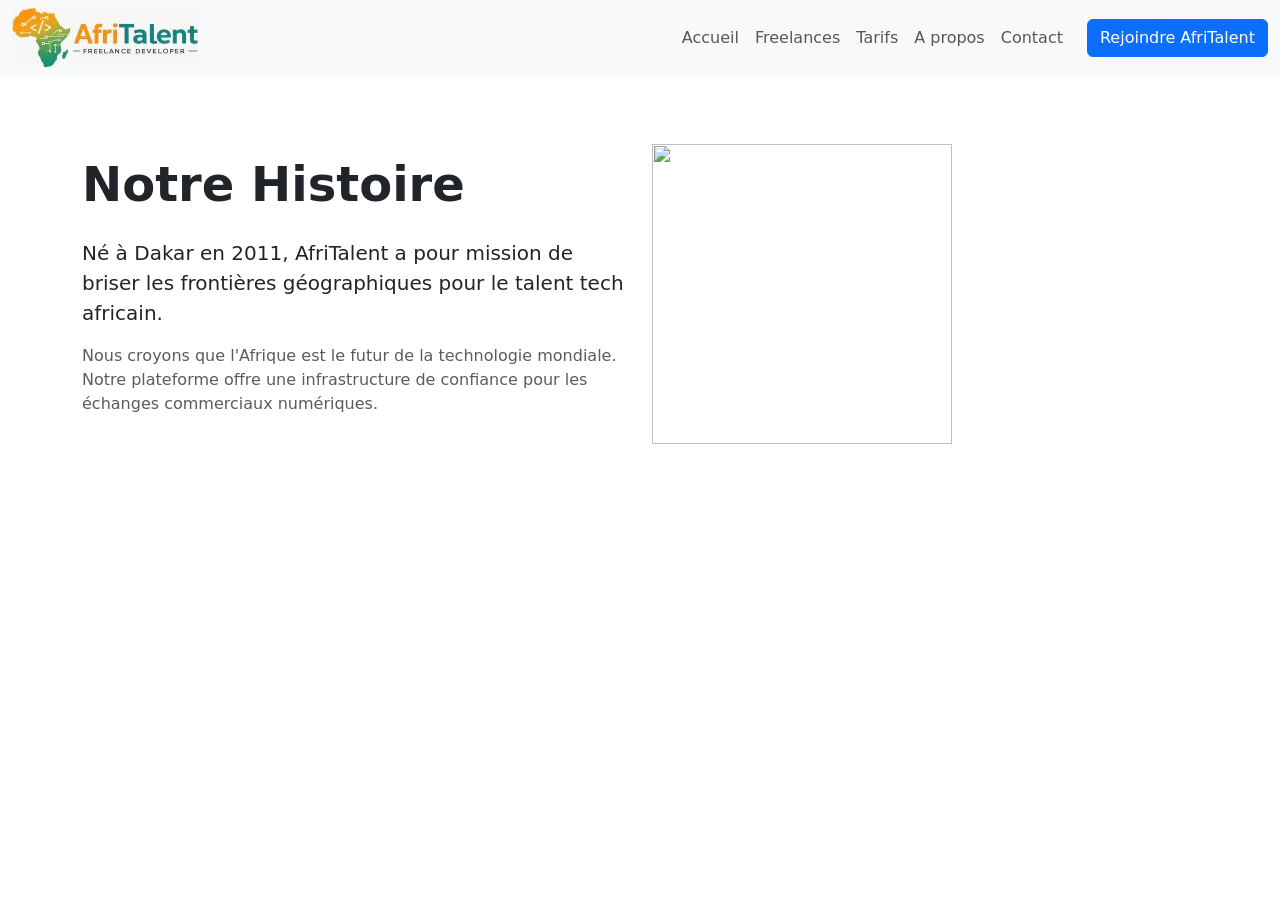
==== about.html @ 5f37400f "HTML : structure complète des 5 pages avec section et contenu texte" ====
<!DOCTYPE html>
<html lang="fr">

<head>
   <meta charset="UTF-8">
   <meta name="viewport" content="width=device-width, initial-scale=1.0">
   <title>AfriTalent — About</title>
   <!-- Bootstrap 5 via CDN : feuille de style -->
   <link href="https://cdn.jsdelivr.net/npm/bootstrap@5.3.0/dist/css/bootstrap.min.css" rel="stylesheet">

   <!-- Votre feuille de style personnelle -->
   <link rel="stylesheet" href="Css/style.css">
</head>

<body>
  <nav class="navbar navbar-expand-lg bg-light fixed-top">
         <div class="container-fluid">
            <img src="Images/logoAFT.jpg" alt="">
            <!-- La class collapse navbar-collapse permet de faciliter le regroupage des liens de navigation sur des ecrans plus petit en menu amburgur comme les telephones -->
            <div class="collapse navbar-collapse">
               <ul class="navbar-nav ms-auto">
                  <li><a class="nav-link " href="index.html">Accueil</a></li>
                  <li><a class="nav-link" href="freelances.html">Freelances</a></li>
                  <li><a class="nav-link" href="tarifs.html">Tarifs</a></li>
                  <li><a class="nav-link" href="about.html">A propos</a></li>
                  <li><a class="nav-link" href="contact.html">Contact</a></li>
               </ul>
               <a href="" class="btn btn-primary ms-lg-3">Rejoindre AfriTalent</a>
            </div>
         </div>
      </nav>
   
   <main class="mt-5 pt-5">
      <div class="container py-5">
      
         <div class="row align-items-center mb-5 pb-5">
            <div class="col-md-6">
               <h2 class="display-5 fw-bold mb-4">Notre Histoire</h2>
               <p class="lead">Né à Dakar en 2011, AfriTalent a pour mission de briser les frontières géographiques pour
                  le talent tech africain.</p>
               <p class="text-muted">Nous croyons que l'Afrique est le futur de la technologie mondiale. Notre
                  plateforme offre une infrastructure de confiance pour les échanges commerciaux numériques.</p>
            </div>
            <div class="col-md-6">
               <img src="Images/Acceuill.jpg" alt="" width="300px" height="300px">
            </div>
         </div>
      </div>
   </main>
         
   <script src="https://cdn.jsdelivr.net/npm/bootstrap@5.3.0/dist/js/bootstrap.bundle.min.js"></script>
   <!-- Votre script JavaScript -->
   <script src="Js/main.js"></script>
   
</body>

</html>
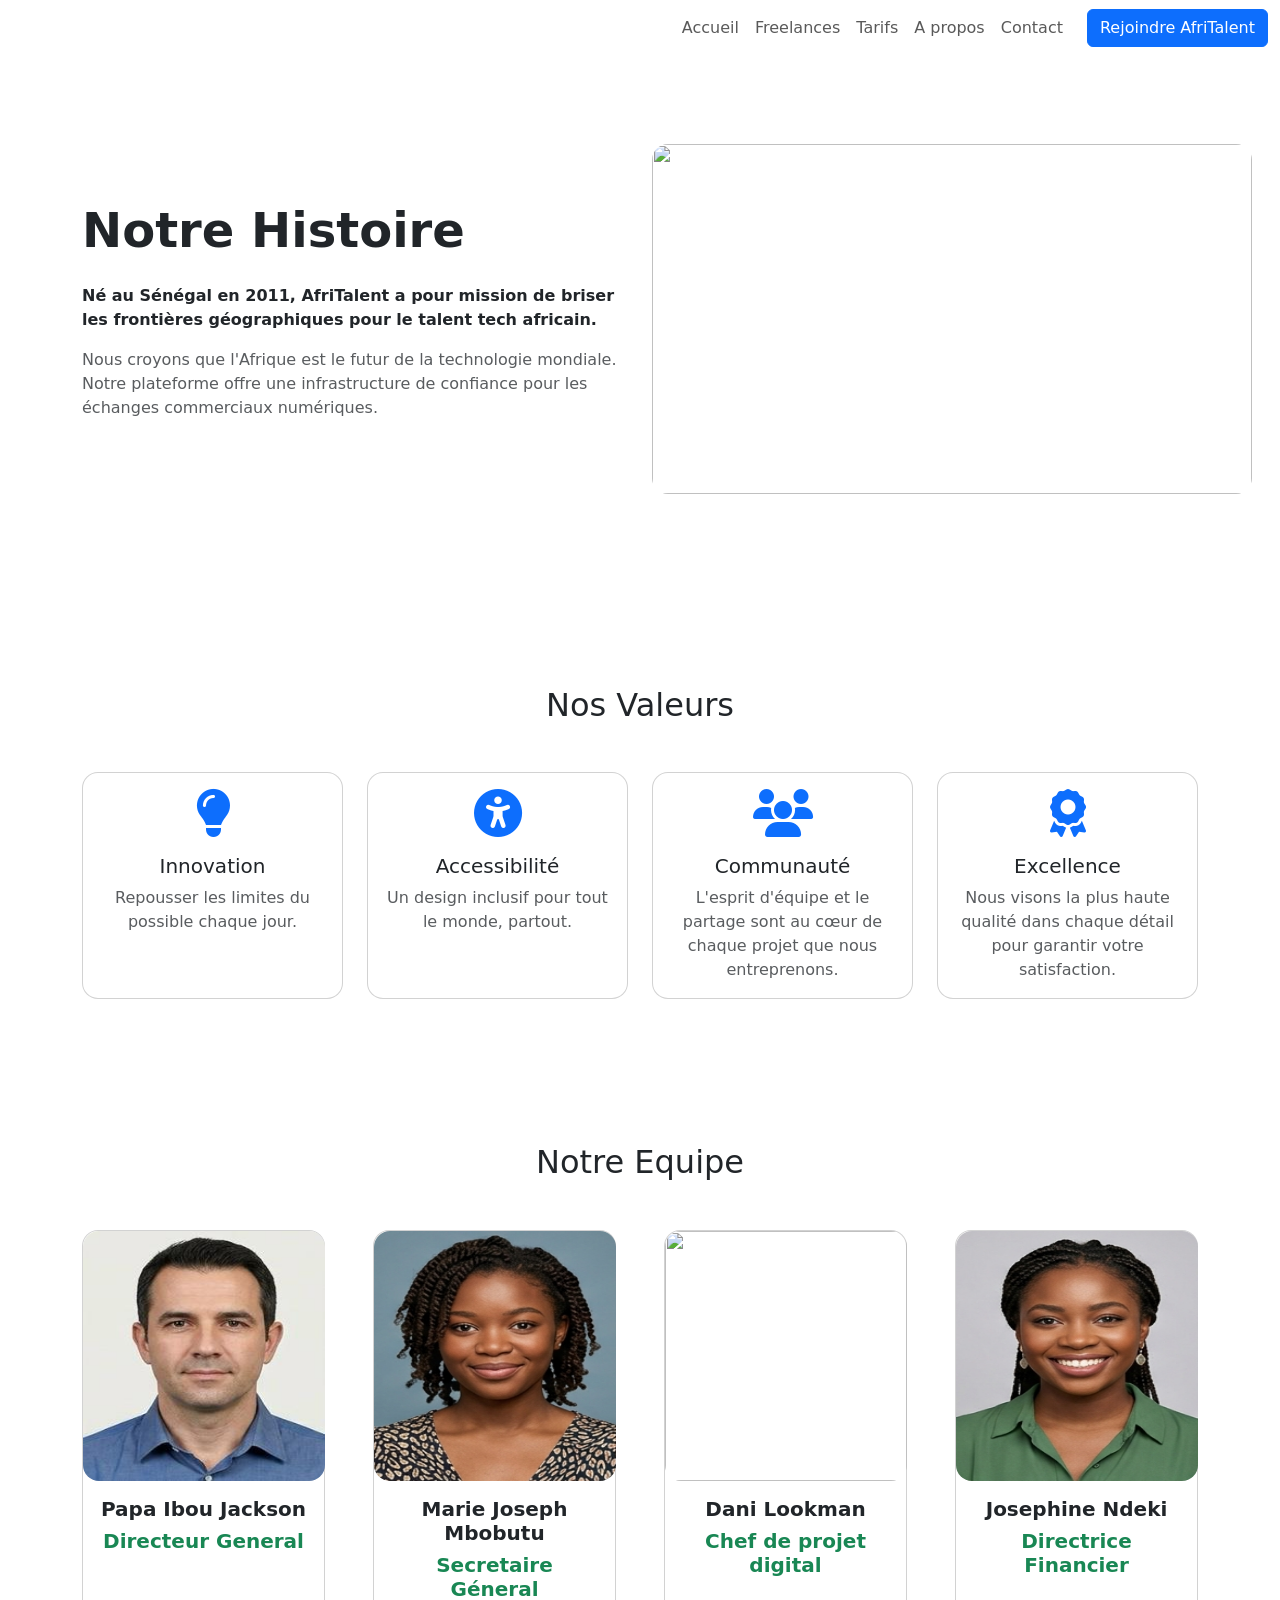
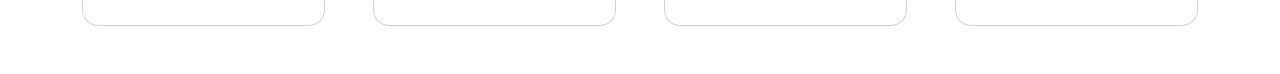
==== commit 3f349fe5: "HTML : structure complète des 5 pages avec sections et contenu texte" ====
--- a/about.html
+++ b/about.html
@@ -5,53 +5,154 @@
    <meta charset="UTF-8">
    <meta name="viewport" content="width=device-width, initial-scale=1.0">
    <title>AfriTalent — About</title>
-   <!-- Bootstrap 5 via CDN : feuille de style -->
+   <link rel="stylesheet" href="https://cdnjs.cloudflare.com/ajax/libs/font-awesome/6.4.0/css/all.min.css">
    <link href="https://cdn.jsdelivr.net/npm/bootstrap@5.3.0/dist/css/bootstrap.min.css" rel="stylesheet">
-
-   <!-- Votre feuille de style personnelle -->
+   <link href="https://fonts.googleapis.com/css2?family=Montserrat:wght@700&family=Open+Sans:wght@400;600&display=swap"
+      rel="stylesheet">
    <link rel="stylesheet" href="Css/style.css">
 </head>
 
-<body>
-  <nav class="navbar navbar-expand-lg bg-light fixed-top">
-         <div class="container-fluid">
-            <img src="Images/logoAFT.jpg" alt="">
-            <!-- La class collapse navbar-collapse permet de faciliter le regroupage des liens de navigation sur des ecrans plus petit en menu amburgur comme les telephones -->
-            <div class="collapse navbar-collapse">
-               <ul class="navbar-nav ms-auto">
-                  <li><a class="nav-link " href="index.html">Accueil</a></li>
-                  <li><a class="nav-link" href="freelances.html">Freelances</a></li>
-                  <li><a class="nav-link" href="tarifs.html">Tarifs</a></li>
-                  <li><a class="nav-link" href="about.html">A propos</a></li>
-                  <li><a class="nav-link" href="contact.html">Contact</a></li>
-               </ul>
-               <a href="" class="btn btn-primary ms-lg-3">Rejoindre AfriTalent</a>
-            </div>
+<body class="WWW">
+   <nav class="navbar navbar-expand-lg  fixed-top">
+      <div class="container-fluid">
+         <!-- La class collapse navbar-collapse permet de faciliter le regroupage des liens de navigation sur des ecrans plus petit en menu amburgur comme les telephones -->
+         <div class="collapse navbar-collapse">
+            <ul class="navbar-nav ms-auto">
+               <li><a class="nav-link " href="index.html">Accueil</a></li>
+               <li><a class="nav-link" href="freelances.html">Freelances</a></li>
+               <li><a class="nav-link" href="tarifs.html">Tarifs</a></li>
+               <li><a class="nav-link" href="about.html">A propos</a></li>
+               <li><a class="nav-link" href="contact.html">Contact</a></li>
+            </ul>
+            <a href="" class="btn btn-primary ms-lg-3">Rejoindre AfriTalent</a>
          </div>
-      </nav>
-   
-   <main class="mt-5 pt-5">
+      </div>
+   </nav>
+
+   <section class="mt-5 pt-5">
       <div class="container py-5">
-      
          <div class="row align-items-center mb-5 pb-5">
             <div class="col-md-6">
                <h2 class="display-5 fw-bold mb-4">Notre Histoire</h2>
-               <p class="lead">Né à Dakar en 2011, AfriTalent a pour mission de briser les frontières géographiques pour
+               <p class="fw-bold">Né au Sénégal en 2011, AfriTalent a pour mission de briser les frontières
+                  géographiques
+                  pour
                   le talent tech africain.</p>
                <p class="text-muted">Nous croyons que l'Afrique est le futur de la technologie mondiale. Notre
                   plateforme offre une infrastructure de confiance pour les échanges commerciaux numériques.</p>
             </div>
             <div class="col-md-6">
-               <img src="Images/Acceuill.jpg" alt="" width="300px" height="300px">
+               <img src="Images/Acceuill.jpg" alt="" width="600px" height="350px" class="rounded-4" id="Notre">
             </div>
          </div>
       </div>
-   </main>
-         
+   </section>
+   <section class="container my-5">
+      <h2 class="text-center mb-5">Nos Valeurs</h2>
+
+      <div class="row g-4 text-center">
+
+         <div class="col-md-6 col-lg-3">
+            <div class="card h-100 rounded-4">
+               <div class="card-body">
+                  <div class="mb-3">
+                     <i class="fas fa-lightbulb fa-3x text-primary"></i>
+                  </div>
+                  <h5 class="card-title">Innovation</h5>
+                  <p class="card-text text-muted">Repousser les limites du possible chaque jour.</p>
+               </div>
+            </div>
+         </div>
+
+         <div class="col-md-6 col-lg-3">
+            <div class="card h-100 rounded-4">
+               <div class="card-body">
+                  <div class="mb-3">
+                     <i class="fas fa-universal-access fa-3x text-primary"></i>
+                  </div>
+                  <h5 class="card-title">Accessibilité</h5>
+                  <p class="card-text text-muted">Un design inclusif pour tout le monde, partout.</p>
+               </div>
+            </div>
+         </div>
+         <div class="col-md-6 col-lg-3">
+            <div class="card h-100 rounded-4">
+               <div class="card-body">
+                  <div class="mb-3">
+                     <i class="fas fa-users fa-3x text-primary"></i>
+                  </div>
+                  <h5 class="card-title">Communauté</h5>
+                  <p class="card-text text-muted">L'esprit d'équipe et le partage sont au cœur de chaque projet que nous
+                     entreprenons.</p>
+               </div>
+            </div>
+         </div>
+
+         <div class="col-md-6 col-lg-3">
+            <div class="card h-100 rounded-4">
+               <div class="card-body">
+                  <div class="mb-3">
+                     <i class="fas fa-award fa-3x text-primary"></i>
+                  </div>
+                  <h5 class="card-title">Excellence</h5>
+                  <p class="card-text text-muted">Nous visons la plus haute qualité dans chaque détail pour garantir
+                     votre satisfaction.</p>
+               </div>
+            </div>
+         </div>
+      </div>
+   </section>
+   <section class="mt-5 pt-5">
+      <h2 class="text-center mt-5 mb-5">Notre Equipe</h2>
+      <div class="container my-5 ">
+         <div class="row g-5">
+            <div class="col-md-3">
+               <div class="card h-100 rounded-4">
+                  <img src="Images/Avis1.jpeg" alt="" width="242px" height="250px" class="rounded-4">
+                  <div class="card-body text-center">
+                     <h5 class="fw-bold">Papa Ibou Jackson</h5>
+                     <h5 class="text-success fw-bold">Directeur General</h5>
+                  </div>
+               </div>
+            </div>
+            <div class="col-md-3">
+               <div class="card h-100 rounded-4">
+                  <img src="Images/F6.png" alt="" width="242px" height="250px" class="rounded-4">
+                  <div class="card-body text-center">
+                     <h5 class="fw-bold">Marie Joseph Mbobutu</h5>
+                     <h5 class="text-success fw-bold">Secretaire Géneral</h5>
+                  </div>
+               </div>
+            </div>
+            <div class="col-md-3">
+               <div class="card h-100 rounded-4">
+                  <img src="Images/F9.jpeg" alt="" width="242px" height="250px" class="rounded-4">
+                  <div class="card-body text-center">
+                     <h5 class="fw-bold">Dani Lookman</h5>
+                     <h5 class="text-success fw-bold">Chef de projet digital</h5>
+                  </div>
+               </div>
+            </div>
+
+            <div class="col-md-3 ">
+               <div class="card h-100 rounded-4">
+                  <img src="Images/F4.png" alt="" width="242px" height="250px" class="rounded-4">
+                  <div class="card-body text-center">
+                     <h5 class="fw-bold">Josephine Ndeki</h5>
+                     <h5 class="text-success fw-bold">Directrice Financier</h5>
+                  </div>
+               </div>
+            </div>
+         </div>
+      </div>
+   </section>
+
+
+
    <script src="https://cdn.jsdelivr.net/npm/bootstrap@5.3.0/dist/js/bootstrap.bundle.min.js"></script>
    <!-- Votre script JavaScript -->
    <script src="Js/main.js"></script>
-   
+
 </body>
 
 </html>
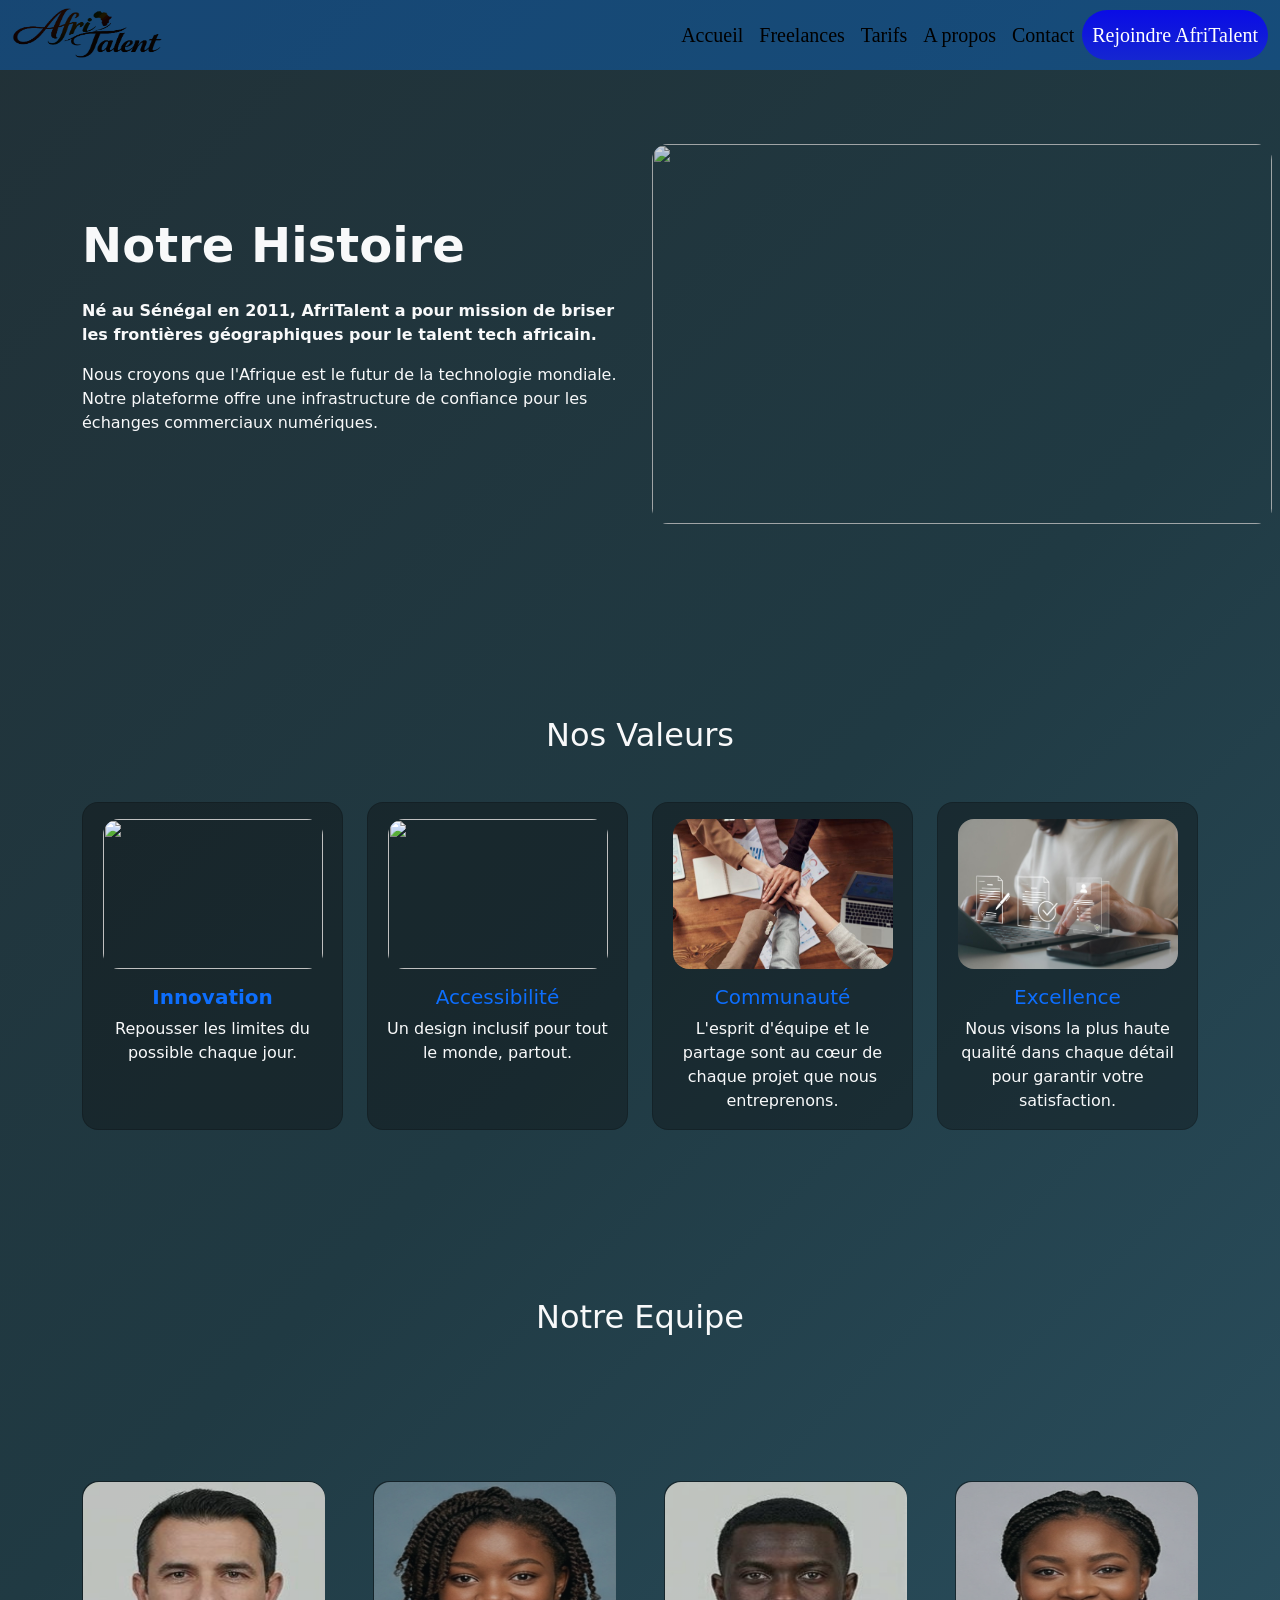
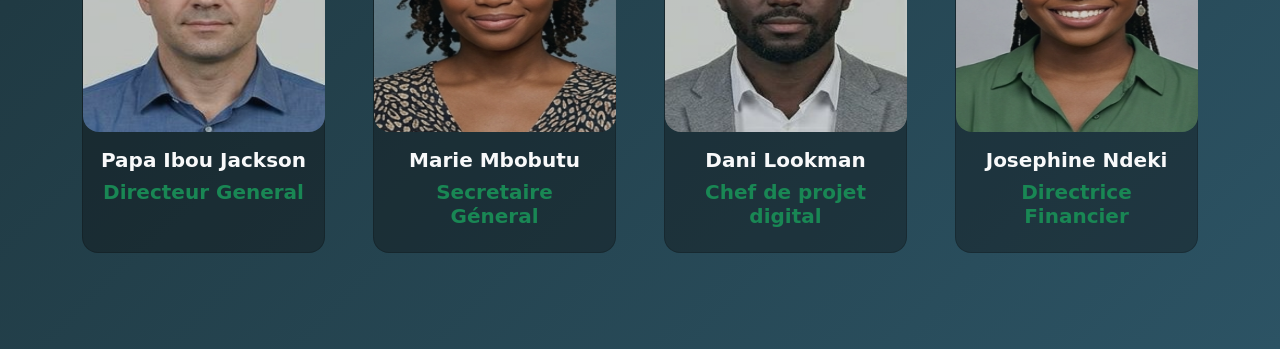
==== commit ae45145e: "CSS : variables, typographie, layout général et styles de base" ====
--- a/about.html
+++ b/about.html
@@ -12,90 +12,94 @@
    <link rel="stylesheet" href="Css/style.css">
 </head>
 
-<body class="WWW">
-   <nav class="navbar navbar-expand-lg  fixed-top">
-      <div class="container-fluid">
-         <!-- La class collapse navbar-collapse permet de faciliter le regroupage des liens de navigation sur des ecrans plus petit en menu amburgur comme les telephones -->
-         <div class="collapse navbar-collapse">
-            <ul class="navbar-nav ms-auto">
-               <li><a class="nav-link " href="index.html">Accueil</a></li>
-               <li><a class="nav-link" href="freelances.html">Freelances</a></li>
-               <li><a class="nav-link" href="tarifs.html">Tarifs</a></li>
-               <li><a class="nav-link" href="about.html">A propos</a></li>
-               <li><a class="nav-link" href="contact.html">Contact</a></li>
-            </ul>
-            <a href="" class="btn btn-primary ms-lg-3">Rejoindre AfriTalent</a>
-         </div>
-      </div>
-   </nav>
+<body class="index">
+   <header>
+         <nav class="navbar navbar-expand-lg  fixed-top mb-1">
+            <div class="container-fluid">
+               <img src="Images/AFRI.png" alt="" class="LOGO mb-1">
+               <!-- La class collapse navbar-collapse permet de faciliter le regroupage des liens de navigation sur des ecrans plus petit en menu amburgur comme les telephones -->
+               <div class="collapse navbar-collapse">
+                  <ul class="navbar-nav ms-auto">
+                     <li><a class="nav-link " href="index.html">Accueil</a></li>
+                     <li><a class="nav-link" href="freelances.html">Freelances</a></li>
+                     <li><a class="nav-link" href="tarifs.html">Tarifs</a></li>
+                     <li><a class="nav-link" href="about.html">A propos</a></li>
+                     <li><a class="nav-link" href="contact.html">Contact</a></li>
+
+                  </ul>
+                  <button class="buttonR"><a href="">Rejoindre AfriTalent</a></button>
+               </div>
+            </div>
+         </nav>
+      </header>
 
    <section class="mt-5 pt-5">
       <div class="container py-5">
          <div class="row align-items-center mb-5 pb-5">
             <div class="col-md-6">
-               <h2 class="display-5 fw-bold mb-4">Notre Histoire</h2>
-               <p class="fw-bold">Né au Sénégal en 2011, AfriTalent a pour mission de briser les frontières
+               <h2 class="display-5 fw-bold mb-4 text-light">Notre Histoire</h2>
+               <p class="fw-bold text-light">Né au Sénégal en 2011, AfriTalent a pour mission de briser les frontières
                   géographiques
                   pour
                   le talent tech africain.</p>
-               <p class="text-muted">Nous croyons que l'Afrique est le futur de la technologie mondiale. Notre
+               <p class="text-light">Nous croyons que l'Afrique est le futur de la technologie mondiale. Notre
                   plateforme offre une infrastructure de confiance pour les échanges commerciaux numériques.</p>
             </div>
             <div class="col-md-6">
-               <img src="Images/Acceuill.jpg" alt="" width="600px" height="350px" class="rounded-4" id="Notre">
+               <img src="Images/Acceuill.jpg" alt="" width="620px" height="380px" class="rounded-4" id="Notre">
             </div>
          </div>
       </div>
    </section>
-   <section class="container my-5">
-      <h2 class="text-center mb-5">Nos Valeurs</h2>
+   <section class="container py-5">
+      <h2 class="text-center mb-5 text-light">Nos Valeurs</h2>
 
       <div class="row g-4 text-center">
 
          <div class="col-md-6 col-lg-3">
-            <div class="card h-100 rounded-4">
+            <div class="card h-100 rounded-4" id="backcarte">
                <div class="card-body">
                   <div class="mb-3">
-                     <i class="fas fa-lightbulb fa-3x text-primary"></i>
+                     <img src="Images/innovation.jpg" alt="" width="220px" height="150px" class="rounded-4">
                   </div>
-                  <h5 class="card-title">Innovation</h5>
-                  <p class="card-text text-muted">Repousser les limites du possible chaque jour.</p>
+                  <h5 class="card-title text-primary fw-bold">Innovation</h5>
+                  <p class="card-text text-light">Repousser les limites du possible chaque jour.</p>
                </div>
             </div>
          </div>
 
          <div class="col-md-6 col-lg-3">
-            <div class="card h-100 rounded-4">
+            <div class="card h-100 rounded-4"id="backcarte">
                <div class="card-body">
                   <div class="mb-3">
-                     <i class="fas fa-universal-access fa-3x text-primary"></i>
+                     <img src="Images/Accessibilité.jpg" alt="" width="220px" height="150px" class="rounded-4">
                   </div>
-                  <h5 class="card-title">Accessibilité</h5>
-                  <p class="card-text text-muted">Un design inclusif pour tout le monde, partout.</p>
+                  <h5 class="card-title text-primary">Accessibilité</h5>
+                  <p class="card-text text-light">Un design inclusif pour tout le monde, partout.</p>
                </div>
             </div>
          </div>
          <div class="col-md-6 col-lg-3">
-            <div class="card h-100 rounded-4">
+            <div class="card h-100 rounded-4"id="backcarte">
                <div class="card-body">
                   <div class="mb-3">
-                     <i class="fas fa-users fa-3x text-primary"></i>
+                     <img src="Images/unir.jpeg" alt="" width="220px" height="150px" class="rounded-4">
                   </div>
-                  <h5 class="card-title">Communauté</h5>
-                  <p class="card-text text-muted">L'esprit d'équipe et le partage sont au cœur de chaque projet que nous
+                  <h5 class="card-title text-primary">Communauté</h5>
+                  <p class="card-text text-light">L'esprit d'équipe et le partage sont au cœur de chaque projet que nous
                      entreprenons.</p>
                </div>
             </div>
          </div>
 
          <div class="col-md-6 col-lg-3">
-            <div class="card h-100 rounded-4">
+            <div class="card h-100 rounded-4"id="backcarte">
                <div class="card-body">
                   <div class="mb-3">
-                     <i class="fas fa-award fa-3x text-primary"></i>
+                     <img src="Images/postuler.jpg" alt="" width="220px" height="150px" class="rounded-4">
                   </div>
-                  <h5 class="card-title">Excellence</h5>
-                  <p class="card-text text-muted">Nous visons la plus haute qualité dans chaque détail pour garantir
+                  <h5 class="card-title text-primary">Excellence</h5>
+                  <p class="card-text text-light">Nous visons la plus haute qualité dans chaque détail pour garantir
                      votre satisfaction.</p>
                </div>
             </div>
@@ -103,42 +107,42 @@
       </div>
    </section>
    <section class="mt-5 pt-5">
-      <h2 class="text-center mt-5 mb-5">Notre Equipe</h2>
-      <div class="container my-5 ">
+      <h2 class="text-center mt-4 mb-5 pb-5 text-light">Notre Equipe</h2>
+      <div class="container my-5 py-5 ">
          <div class="row g-5">
             <div class="col-md-3">
-               <div class="card h-100 rounded-4">
-                  <img src="Images/Avis1.jpeg" alt="" width="242px" height="250px" class="rounded-4">
+               <div class="card h-100 rounded-4"id="backcarte">
+                  <img src="Images/Avis1.jpeg" alt="" width="242px" height="250px" class="rounded-4"id="Notre">
                   <div class="card-body text-center">
-                     <h5 class="fw-bold">Papa Ibou Jackson</h5>
+                     <h5 class="fw-bold text-light">Papa Ibou Jackson</h5>
                      <h5 class="text-success fw-bold">Directeur General</h5>
                   </div>
                </div>
             </div>
             <div class="col-md-3">
-               <div class="card h-100 rounded-4">
-                  <img src="Images/F6.png" alt="" width="242px" height="250px" class="rounded-4">
+               <div class="card h-100 rounded-4"id="backcarte">
+                  <img src="Images/F6.png" alt="" width="242px" height="250px" class="rounded-4" id="Notre">
                   <div class="card-body text-center">
-                     <h5 class="fw-bold">Marie Joseph Mbobutu</h5>
+                     <h5 class="fw-bold text-light">Marie Mbobutu</h5>
                      <h5 class="text-success fw-bold">Secretaire Géneral</h5>
                   </div>
                </div>
             </div>
             <div class="col-md-3">
-               <div class="card h-100 rounded-4">
-                  <img src="Images/F9.jpeg" alt="" width="242px" height="250px" class="rounded-4">
+               <div class="card h-100 rounded-4"id="backcarte">
+                  <img src="Images/F9.jpeg" alt="" width="242px" height="250px" class="rounded-4" id="Notre">
                   <div class="card-body text-center">
-                     <h5 class="fw-bold">Dani Lookman</h5>
+                     <h5 class="fw-bold text-light">Dani Lookman</h5>
                      <h5 class="text-success fw-bold">Chef de projet digital</h5>
                   </div>
                </div>
             </div>
 
             <div class="col-md-3 ">
-               <div class="card h-100 rounded-4">
-                  <img src="Images/F4.png" alt="" width="242px" height="250px" class="rounded-4">
+               <div class="card h-100 rounded-4"id="backcarte">
+                  <img src="Images/F4.png" alt="" width="242px" height="250px" class="rounded-4" id="Notre">
                   <div class="card-body text-center">
-                     <h5 class="fw-bold">Josephine Ndeki</h5>
+                     <h5 class="fw-bold text-light">Josephine Ndeki</h5>
                      <h5 class="text-success fw-bold">Directrice Financier</h5>
                   </div>
                </div>
--- a/Css/style.css
+++ b/Css/style.css
@@ -0,0 +1,377 @@
+
+*{
+    margin: 0
+}
+.acceuil{
+    height:100vh;
+}
+.backAcceuil{
+    display: flex;
+    justify-content: space-between;
+    padding-top:95px;
+
+
+}
+.zzz{
+    background:linear-gradient(to right,rgba(243, 245, 245, 0.836), rgba(5, 9, 248, 0.205)),url(../../../../Downloads/BACK14.png);
+    background-size: cover;
+    background-position: center;
+    background-attachment: fixed;
+   
+}
+.LOGO{
+    width: 150px;
+    height: 50px;
+}
+
+.nav-link {
+    color:black;
+}
+
+#texte{
+    margin-top: 100px;
+    margin-left: 20px;
+    font-family: 'Times New Roman', Times, serif;
+    font-size: 40px;
+}
+.button{
+    background: linear-gradient( rgba(9, 6, 241, 0.904), rgba(21, 34, 219, 0.897));
+    color: white;
+    border: blue;
+    padding: 15px 10px;
+    border-radius: 30px;
+    font-size: 20px;
+    margin-top: 50px;
+    margin-left: 10px;
+    font-family: 'Times New Roman';
+}
+.buttonR{
+    background: linear-gradient( rgba(9, 6, 241, 0.904), rgba(21, 34, 219, 0.897));
+    color: white;
+    border: blue;
+    padding: 10px 10px;
+    border-radius: 30px;
+    font-size: 20px;
+    
+    font-family: 'Times New Roman';
+}
+.button2{
+    color:blue;
+    padding: 15px 10px;
+    border-radius: 30px;
+    font-size: 20px;
+    margin-top: 50px;
+    border-color: white;
+    margin-left: 10px;
+    font-family: 'Times New Roman';
+    background: linear-gradient( rgba(0,0,0,0.2), rgba(0,0,0,0));
+}
+.ppp{
+    font-size: 20px;
+}
+.stat{
+    display: flex;
+    justify-content: space-between;
+    gap: 8px;
+    margin-top: 35px;
+    margin-left: 15px;
+}
+li{
+    font-family: 'Times New Roman';
+    font-size: 20px;
+}
+.afritalent{
+    color: blue;
+}
+#section2{
+    background: linear-gradient(#add8e6, #87ceeb);
+    
+}
+#comment{
+    margin-top: 50px;
+}
+
+.AAA{
+    display: flex;
+    justify-content: space-between;
+}
+.groupe{
+    opacity: 0.80;
+    border-radius: 30px;
+    margin-right: 40px;
+}
+#bbb{
+    background-color: rgba(5, 5, 5, 0.623);
+}
+#rejoignez{
+    font-size: 40px;
+    margin-left: 10px;
+    margin-top: 100px;
+    font-family: 'Times New Roman';
+
+}
+
+#bt1{
+    background: linear-gradient( rgba(9, 6, 241, 0.904), rgba(21, 34, 219, 0.897));
+    color: white;
+    border: blue;
+    padding: 15px 10px;
+    border-radius: 30px;
+    font-size: 20px;
+    font-family: 'Times New Roman';
+   
+    
+}
+a{
+     text-decoration: none;
+     color: white;
+     
+    
+}
+#bt2{
+    padding: 15px;
+    border-radius: 30px;
+    background-color: rgba(255, 255, 255, 0.212);
+    color: white;
+    border: white;
+    padding: 15px 10px;
+    border-radius: 30px;
+    font-size: 20px;  
+    font-family: 'Times New Roman';
+    
+}
+
+#FR{
+    background-color:rgba(0, 0, 0, 0.527);
+}
+#botom{
+    margin-top: 120px;
+
+}
+#Notre{
+    opacity: 0.8;
+}
+
+.TARIFS{
+    background: linear-gradient(rgba(46, 12, 236, 0.295),rgba(4, 29, 253, 0.562));
+}
+/* Container principal pour centrer le formulaire */
+.contact {
+    display: flex;
+    justify-content: center;
+    padding: 20px;
+    font-family: 'Segoe UI', Tahoma, Geneva, Verdana, sans-serif;
+}
+
+
+.taille {
+    background:white;
+    padding: 30px;
+    border-radius: 12px;
+    
+}
+
+.espace{
+    margin-bottom: 15px;
+}
+
+.AAA {
+    display: flex;
+    gap: 15px;
+}
+
+.form-row .form-group {
+    flex: 1;
+}
+
+/* Style des labels */
+label {
+    display: block;
+    font-size: 13px;
+    font-weight: 600;
+    margin-bottom: 5px;
+    color: #555;
+}
+
+input, select, textarea {  
+    padding: 10px;
+    border: 1px solid #ddd;
+    border-radius: 6px;
+    font-size: 14px;
+
+}
+
+input {
+    border-color: #007bff;
+}
+
+/* Style du bouton */
+.submit-btn {
+    width: 100%;
+    padding: 12px;
+    background-color: #007bff;
+    color: white;
+    border: none;
+    border-radius: 6px;
+    font-size: 16px;
+   
+}
+li{
+    color: black;
+}
+hr{
+    color: white;
+}
+.index{
+    background:linear-gradient(135deg, #0f2027ec, #203a43, #2c5364);
+} 
+#services{
+    opacity: 0.7;
+}
+#temoignage{
+    background-color: rgba(0, 0, 255, 0.192);
+    
+}
+#backcarte{
+    background-color: #0c0c0c5b;
+}
+.carteVert{
+    color: rgba(38, 156, 38, 0.747);
+}
+#pop{
+    border-radius: 40px;
+    padding:10px 10px ;
+}
+#accordion{
+    background:linear-gradient(135deg, #0f2027ec, #203a43, #2c5364);
+}
+#contact{
+    border-radius: 30px;
+    border-color: black;
+}
+.contact{
+    width: 30%;
+}
+.hhh{
+    display: flex;
+    justify-content: space-between;
+}
+.vvv{
+    margin-bottom: 20px;
+}
+#large{
+    width: 177px;
+}
+.BtEA{
+    display: flex;
+    gap: 10px; 
+    
+}
+.btE{
+    padding: 10px 15px;
+    border-radius: 20px;
+}
+.contact{
+    margin-top: 100px;
+    width: 30%;
+}
+.hhh{
+    display: flex;
+    
+    gap: 50px;
+    justify-content: space-between;
+}
+.vvv{
+    margin-bottom: 20px;
+}
+#large{
+    width: 177px;
+}
+.navbar{
+    background: #007bff4d;
+}
+.BtEA{
+    display: flex;
+    gap: 10px; 
+    
+}
+.btE{
+    padding: 10px 15px;
+    border-radius: 20px;
+}
+.azer{
+    display: flex;
+    justify-content: space-between;
+}
+:root {
+    --primary-color: #0d6efd;      
+    --secondary-color: #2c3e50;   
+    --accent-color: #f39c12;
+    --bg-light: #f8f9fa;   
+    --error-color: #dc3545;    
+    --border-color: #e0e0e0;
+    --main-padding: 40px;
+    --border-radius: 12px;
+    --input-padding: 12px;
+    --font-titles: 'Times New Roman', Times, serif;
+    --font-body: 'Open Sans', sans-serif;
+}
+label{
+    font-family: var(--font-titles);;
+}
+
+.dContact {
+    
+    display: flex;
+    justify-content: center;
+    padding: 40px;
+    gap: 100px;
+   
+}
+
+.contacts {
+    background:var(--bg-light);
+    max-width: 1000px;
+    gap: 150px;
+    width: 100%;
+    display: flex;
+    flex-wrap: wrap;
+    background:linear-gradient( #0f202710, #203a4318, #2c53640c);
+
+}
+
+
+.contact-form {
+    padding: 35px;
+    padding-top: 5px;
+    border: 1px solid white;
+    border-radius: 10px;
+}
+
+.contact-form h2 {
+    margin-top: 0;
+    
+}
+
+
+.group {
+    margin-bottom: 10px;
+}
+
+label {
+    display: block;
+    margin-bottom: 5px;
+    
+}
+
+input, select, textarea {
+    width: 100%;
+    padding: 7px;
+    border: 1px solid #ddd;
+    border-radius: 5px;
+    font-size: 14px;
+}
+
+
+
+
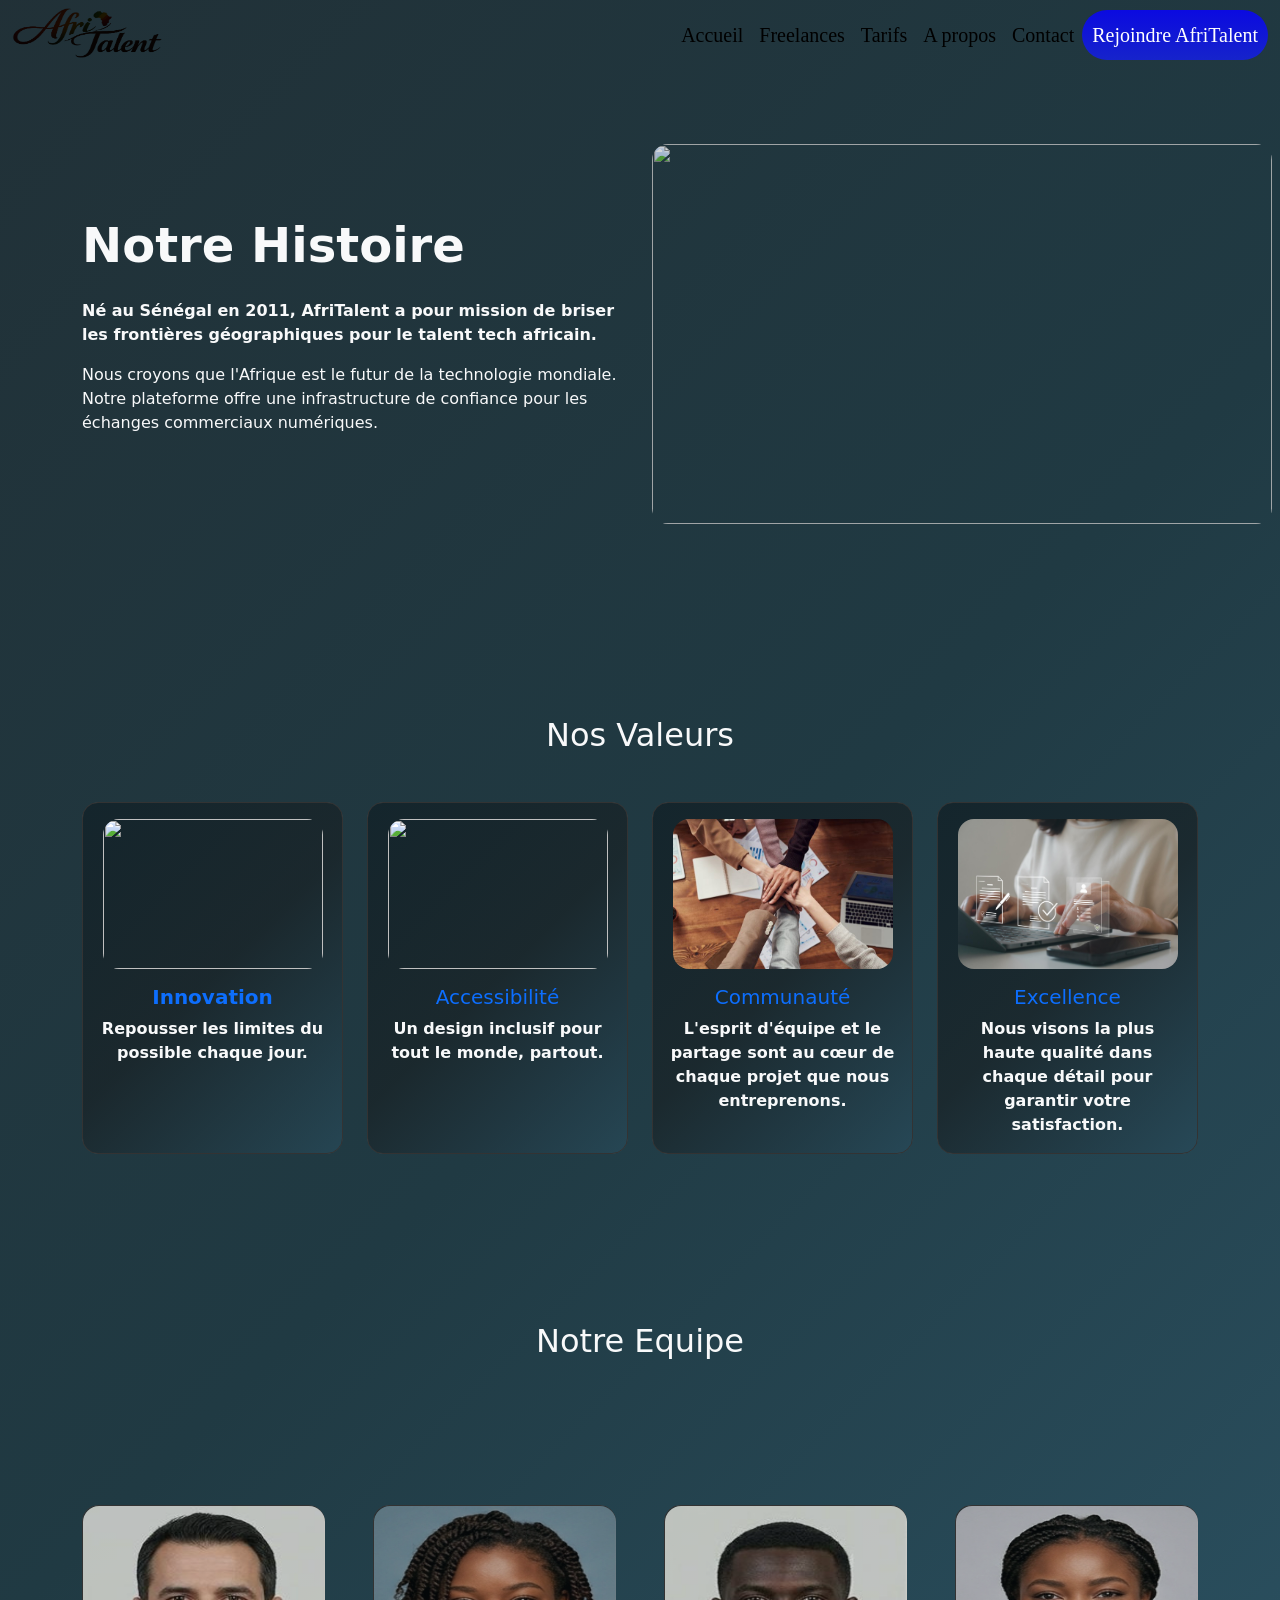
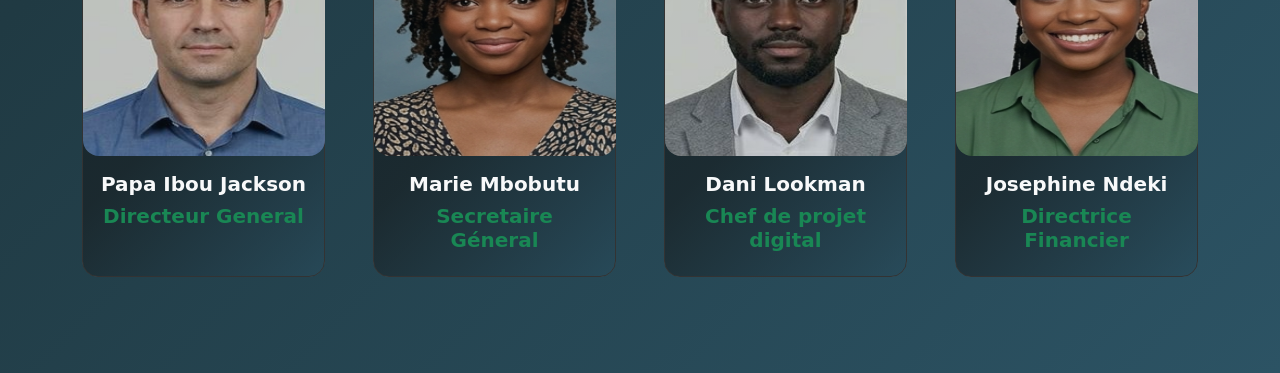
==== commit 46e78276: "CSS : Bento Grid, sections hero et catégories, effets hover" ====
--- a/about.html
+++ b/about.html
@@ -63,7 +63,7 @@
                      <img src="Images/innovation.jpg" alt="" width="220px" height="150px" class="rounded-4">
                   </div>
                   <h5 class="card-title text-primary fw-bold">Innovation</h5>
-                  <p class="card-text text-light">Repousser les limites du possible chaque jour.</p>
+                  <p class="card-text text-light fw-bold">Repousser les limites du possible chaque jour.</p>
                </div>
             </div>
          </div>
@@ -75,7 +75,7 @@
                      <img src="Images/Accessibilité.jpg" alt="" width="220px" height="150px" class="rounded-4">
                   </div>
                   <h5 class="card-title text-primary">Accessibilité</h5>
-                  <p class="card-text text-light">Un design inclusif pour tout le monde, partout.</p>
+                  <p class="card-text text-light fw-bold">Un design inclusif pour tout le monde, partout.</p>
                </div>
             </div>
          </div>
@@ -86,7 +86,7 @@
                      <img src="Images/unir.jpeg" alt="" width="220px" height="150px" class="rounded-4">
                   </div>
                   <h5 class="card-title text-primary">Communauté</h5>
-                  <p class="card-text text-light">L'esprit d'équipe et le partage sont au cœur de chaque projet que nous
+                  <p class="card-text text-light fw-bold">L'esprit d'équipe et le partage sont au cœur de chaque projet que nous
                      entreprenons.</p>
                </div>
             </div>
@@ -99,7 +99,7 @@
                      <img src="Images/postuler.jpg" alt="" width="220px" height="150px" class="rounded-4">
                   </div>
                   <h5 class="card-title text-primary">Excellence</h5>
-                  <p class="card-text text-light">Nous visons la plus haute qualité dans chaque détail pour garantir
+                  <p class="card-text text-light fw-bold">Nous visons la plus haute qualité dans chaque détail pour garantir
                      votre satisfaction.</p>
                </div>
             </div>
--- a/Css/style.css
+++ b/Css/style.css
@@ -1,41 +1,46 @@
-
-*{
+* {
     margin: 0
 }
-.acceuil{
-    height:100vh;
-}
-.backAcceuil{
-    display: flex;
-    justify-content: space-between;
-    padding-top:95px;
-
-
-}
-.zzz{
-    background:linear-gradient(to right,rgba(243, 245, 245, 0.836), rgba(5, 9, 248, 0.205)),url(../../../../Downloads/BACK14.png);
+
+.acceuil {
+    height: 100vh;
+}
+
+.backAcceuil {
+    display: flex;
+    justify-content: space-between;
+    padding-top: 95px;
+
+
+}
+
+.zzz {
+    background: linear-gradient(to right, rgba(255, 254, 254, 0.575), rgba(7, 7, 7, 0.171)), url(../../../Images/BACK140.png);
+    /* linear-gradient(to top,rgba(243, 245, 245, 0.356), rgba(21, 17, 214, 0.336)), */
     background-size: cover;
     background-position: center;
     background-attachment: fixed;
-   
-}
-.LOGO{
+
+}
+
+.LOGO {
     width: 150px;
     height: 50px;
 }
 
 .nav-link {
-    color:black;
-}
-
-#texte{
+    color: black;
+}
+
+#texte {
     margin-top: 100px;
     margin-left: 20px;
     font-family: 'Times New Roman', Times, serif;
     font-size: 40px;
 }
-.button{
-    background: linear-gradient( rgba(9, 6, 241, 0.904), rgba(21, 34, 219, 0.897));
+
+.button {
+    background: linear-gradient(rgba(9, 6, 241, 0.904), rgba(21, 34, 219, 0.897));
     color: white;
     border: blue;
     padding: 15px 10px;
@@ -45,18 +50,20 @@
     margin-left: 10px;
     font-family: 'Times New Roman';
 }
-.buttonR{
-    background: linear-gradient( rgba(9, 6, 241, 0.904), rgba(21, 34, 219, 0.897));
+
+.buttonR {
+    background: linear-gradient(rgba(9, 6, 241, 0.904), rgba(21, 34, 219, 0.897));
     color: white;
     border: blue;
     padding: 10px 10px;
     border-radius: 30px;
     font-size: 20px;
-    
-    font-family: 'Times New Roman';
-}
-.button2{
-    color:blue;
+
+    font-family: 'Times New Roman';
+}
+
+.button2 {
+    color: blue;
     padding: 15px 10px;
     border-radius: 30px;
     font-size: 20px;
@@ -64,46 +71,55 @@
     border-color: white;
     margin-left: 10px;
     font-family: 'Times New Roman';
-    background: linear-gradient( rgba(0,0,0,0.2), rgba(0,0,0,0));
-}
-.ppp{
-    font-size: 20px;
-}
-.stat{
+    background: linear-gradient(rgba(0, 0, 0, 0.2), rgba(0, 0, 0, 0));
+}
+
+.ppp {
+    font-size: 20px;
+}
+
+.stat {
     display: flex;
     justify-content: space-between;
     gap: 8px;
     margin-top: 35px;
     margin-left: 15px;
 }
-li{
-    font-family: 'Times New Roman';
-    font-size: 20px;
-}
-.afritalent{
+
+li {
+    font-family: 'Times New Roman';
+    font-size: 20px;
+}
+
+.afritalent {
     color: blue;
 }
-#section2{
+
+#section2 {
     background: linear-gradient(#add8e6, #87ceeb);
-    
-}
-#comment{
+
+}
+
+#comment {
     margin-top: 50px;
 }
 
-.AAA{
-    display: flex;
-    justify-content: space-between;
-}
-.groupe{
+.AAA {
+    display: flex;
+    justify-content: space-between;
+}
+
+.groupe {
     opacity: 0.80;
     border-radius: 30px;
     margin-right: 40px;
 }
-#bbb{
+
+#bbb {
     background-color: rgba(5, 5, 5, 0.623);
 }
-#rejoignez{
+
+#rejoignez {
     font-size: 40px;
     margin-left: 10px;
     margin-top: 100px;
@@ -111,24 +127,26 @@
 
 }
 
-#bt1{
-    background: linear-gradient( rgba(9, 6, 241, 0.904), rgba(21, 34, 219, 0.897));
+#bt1 {
+    background: linear-gradient(rgba(9, 6, 241, 0.904), rgba(21, 34, 219, 0.897));
     color: white;
     border: blue;
     padding: 15px 10px;
     border-radius: 30px;
     font-size: 20px;
     font-family: 'Times New Roman';
-   
-    
-}
-a{
-     text-decoration: none;
-     color: white;
-     
-    
-}
-#bt2{
+
+
+}
+
+a {
+    text-decoration: none;
+    color: white;
+
+
+}
+
+#bt2 {
     padding: 15px;
     border-radius: 30px;
     background-color: rgba(255, 255, 255, 0.212);
@@ -136,26 +154,28 @@
     border: white;
     padding: 15px 10px;
     border-radius: 30px;
-    font-size: 20px;  
-    font-family: 'Times New Roman';
-    
-}
-
-#FR{
-    background-color:rgba(0, 0, 0, 0.527);
-}
-#botom{
+    font-size: 20px;
+    font-family: 'Times New Roman';
+
+}
+
+#FR {
+    background-color: rgba(0, 0, 0, 0.527);
+}
+
+#botom {
     margin-top: 120px;
 
 }
-#Notre{
+
+#Notre {
     opacity: 0.8;
 }
 
-.TARIFS{
-    background: linear-gradient(rgba(46, 12, 236, 0.295),rgba(4, 29, 253, 0.562));
-}
-/* Container principal pour centrer le formulaire */
+.TARIFS {
+    background: linear-gradient(rgba(46, 12, 236, 0.295), rgba(4, 29, 253, 0.562));
+}
+
 .contact {
     display: flex;
     justify-content: center;
@@ -165,13 +185,13 @@
 
 
 .taille {
-    background:white;
+    background: white;
     padding: 30px;
     border-radius: 12px;
-    
-}
-
-.espace{
+
+}
+
+.espace {
     margin-bottom: 15px;
 }
 
@@ -180,11 +200,6 @@
     gap: 15px;
 }
 
-.form-row .form-group {
-    flex: 1;
-}
-
-/* Style des labels */
 label {
     display: block;
     font-size: 13px;
@@ -193,7 +208,7 @@
     color: #555;
 }
 
-input, select, textarea {  
+input, select, textarea {
     padding: 10px;
     border: 1px solid #ddd;
     border-radius: 6px;
@@ -205,142 +220,168 @@
     border-color: #007bff;
 }
 
-/* Style du bouton */
-.submit-btn {
-    width: 100%;
-    padding: 12px;
+#btnEnvoyer{
+    width: 30%;
+    padding: 10px;
     background-color: #007bff;
     color: white;
     border: none;
-    border-radius: 6px;
+    border-radius: 20px;
     font-size: 16px;
-   
-}
-li{
+
+}
+#btnAnnuler{
+    width: 30%;
+    padding: 10px;
+    background-color:white;
     color: black;
-}
-hr{
-    color: white;
-}
-.index{
-    background:linear-gradient(135deg, #0f2027ec, #203a43, #2c5364);
-} 
-#services{
+    border-radius: 20px;
+    font-size: 16px;
+
+}
+label{
+    color: white;
+}
+
+li {
+    color: black;
+}
+
+hr {
+    color: white;
+}
+
+.index {
+    background: linear-gradient(135deg, #0f2027ec, #203a43, #2c5364);
+}
+
+#services {
     opacity: 0.7;
 }
-#temoignage{
-    background-color: rgba(0, 0, 255, 0.192);
-    
-}
-#backcarte{
-    background-color: #0c0c0c5b;
-}
-.carteVert{
+
+#backcarte {
+    background-color: #e7e7ee41;
+}
+
+.carteVert {
     color: rgba(38, 156, 38, 0.747);
 }
-#pop{
+
+#pop {
     border-radius: 40px;
-    padding:10px 10px ;
-}
-#accordion{
-    background:linear-gradient(135deg, #0f2027ec, #203a43, #2c5364);
-}
-#contact{
+    padding: 10px 10px;
+}
+
+#accordion {
+    background: linear-gradient(135deg, #0f2027ec, #203a43, #2c5364);
+}
+
+#contact {
     border-radius: 30px;
     border-color: black;
 }
-.contact{
+
+.contact {
     width: 30%;
 }
-.hhh{
-    display: flex;
-    justify-content: space-between;
-}
-.vvv{
+
+.hhh {
+    display: flex;
+    justify-content: space-between;
+}
+
+.vvv {
     margin-bottom: 20px;
 }
-#large{
+
+#large {
     width: 177px;
 }
-.BtEA{
-    display: flex;
-    gap: 10px; 
-    
-}
-.btE{
+
+.BtEA {
+    display: flex;
+    gap: 10px;
+
+}
+
+.btE {
     padding: 10px 15px;
     border-radius: 20px;
 }
-.contact{
+
+.contact {
     margin-top: 100px;
     width: 30%;
 }
-.hhh{
-    display: flex;
-    
+
+.hhh {
+    display: flex;
+
     gap: 50px;
     justify-content: space-between;
 }
-.vvv{
+
+.vvv {
     margin-bottom: 20px;
 }
-#large{
+
+#large {
     width: 177px;
 }
-.navbar{
+
+/* .navbar{
     background: #007bff4d;
-}
-.BtEA{
-    display: flex;
-    gap: 10px; 
-    
-}
-.btE{
+} */
+.BtEA {
+    display: flex;
+    gap: 10px;
+
+}
+
+.btE {
     padding: 10px 15px;
     border-radius: 20px;
 }
-.azer{
-    display: flex;
-    justify-content: space-between;
-}
+
+.azer {
+    display: flex;
+    justify-content: space-between;
+}
+
 :root {
-    --primary-color: #0d6efd;      
-    --secondary-color: #2c3e50;   
+    --primary-color: #0d6efd;
+    --secondary-color: #2c3e50;
     --accent-color: #f39c12;
-    --bg-light: #f8f9fa;   
-    --error-color: #dc3545;    
+    --bg-light: #f8f9fa;
     --border-color: #e0e0e0;
-    --main-padding: 40px;
     --border-radius: 12px;
-    --input-padding: 12px;
     --font-titles: 'Times New Roman', Times, serif;
     --font-body: 'Open Sans', sans-serif;
 }
-label{
-    font-family: var(--font-titles);;
+
+label {
+    font-family: var(--font-titles);
 }
 
 .dContact {
-    
+
     display: flex;
     justify-content: center;
     padding: 40px;
     gap: 100px;
-   
+
 }
 
 .contacts {
-    background:var(--bg-light);
+    background: var(--bg-light);
     max-width: 1000px;
     gap: 150px;
     width: 100%;
     display: flex;
     flex-wrap: wrap;
-    background:linear-gradient( #0f202710, #203a4318, #2c53640c);
-
-}
-
-
+    background: linear-gradient(#0f202710, #203a4318, #2c53640c);
+
+}
 .contact-form {
     padding: 35px;
     padding-top: 5px;
@@ -350,18 +391,15 @@
 
 .contact-form h2 {
     margin-top: 0;
-    
-}
-
-
+
+}
 .group {
     margin-bottom: 10px;
 }
-
 label {
     display: block;
     margin-bottom: 5px;
-    
+
 }
 
 input, select, textarea {
@@ -372,6 +410,80 @@
     font-size: 14px;
 }
 
-
-
-
+#Titre {
+    border: 2px;
+    border-radius: 30px;
+    width: 350px;
+    margin-left: 370px;
+    padding-top: 5px;
+    background: linear-gradient(#135b7ad7, #096f916b, #0b86bb91);
+
+}
+
+#Titre1 {
+    margin-bottom: 100px;
+    border: 2px;
+    border-radius: 35px;
+    width: 400px;
+    margin-left: 370px;
+    padding: 10px 15px;
+    background: linear-gradient(#135b7ad7, #096f916b, #0b86bb91);
+}
+
+#Titre2 {
+    margin-bottom: 100px;
+    border: 2px;
+    border-radius: 35px;
+    width: 350px;
+    padding: 10px 15px;
+    background: linear-gradient(#135b7ad7, #096f916b, #0b86bb91);
+}
+
+.Commentçamarhce {
+    display: grid;
+    grid-template-columns: repeat(3, 1fr);
+    grid-template-rows: auto;
+    gap: 20px;
+    padding: 20px;
+}
+
+.card {
+    background: linear-gradient(135deg, #0f2027ec, #061216bb, #0931429c);
+    border: 1px solid #333;
+    border-radius: 30px;
+}
+
+#carte1 {
+    grid-column: 1 / 3;
+    grid-row: 1 / 2;
+}
+
+#carte2 {
+    grid-column: 3 / 4;
+    grid-row: 1 / 2;
+}
+
+#carte3 {
+    grid-column: 1 / 2;
+    grid-row: 2 / 3;
+}
+
+#carte4 {
+    grid-column: 2 / 4;
+    grid-row: 2 / 3;
+}
+#services {
+    height: 170px;      
+    object-fit: cover;
+    width: 100%;
+}
+#backcarte:hover {
+    transform: translateY(-20px);
+    transition: 0.7s;
+    cursor: pointer;
+    box-shadow: 0 10px 10px rgba(251, 251, 252, 0.897);
+    border-color:white; 
+}
+#TEM{
+    font-family: var(--font-titles);
+}
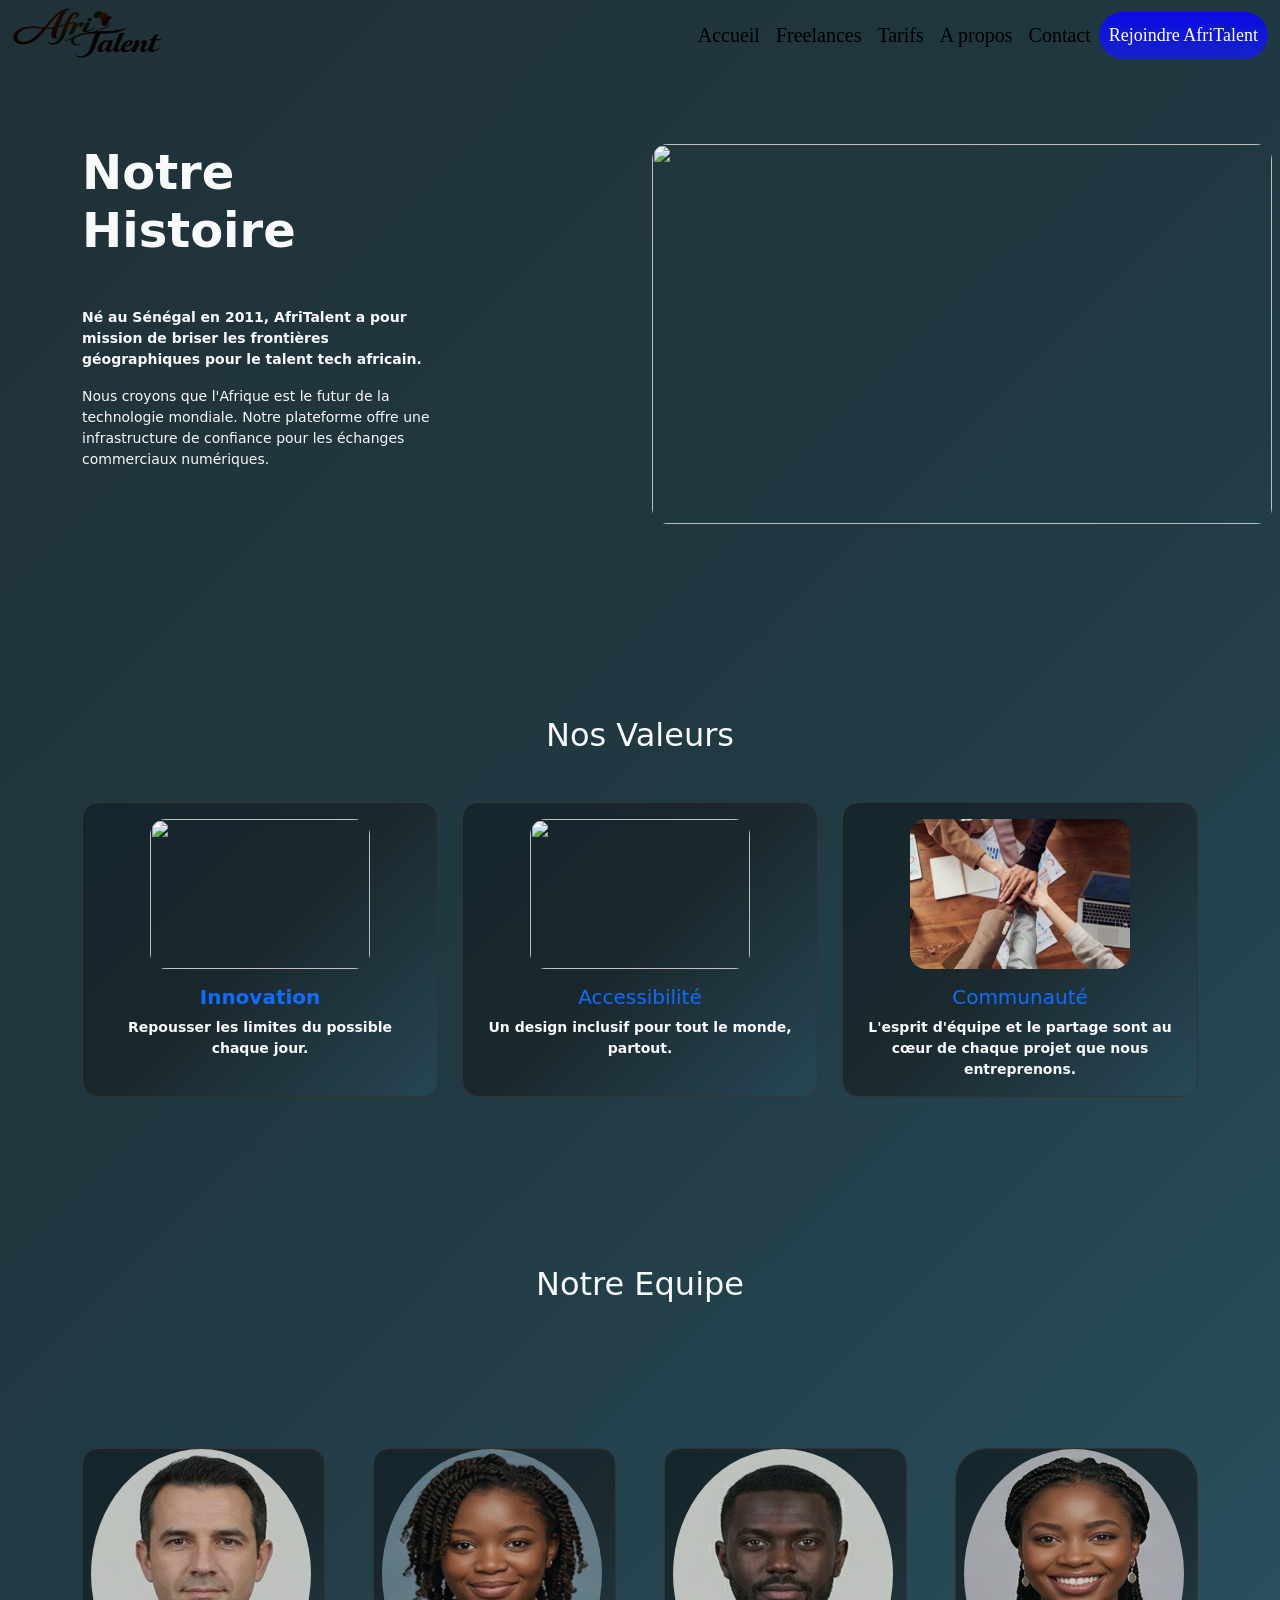
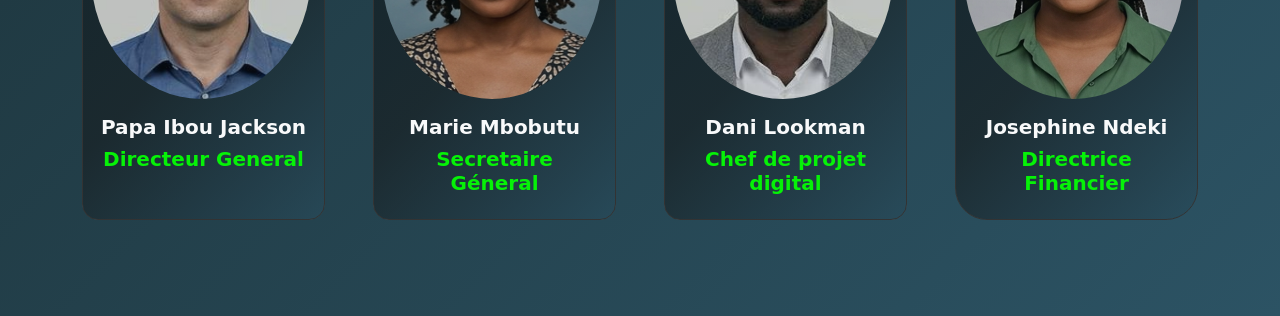
==== commit 8d48cad1: "CSS : responsive design mobile et tablette, media queries" ====
--- a/about.html
+++ b/about.html
@@ -14,39 +14,38 @@
 
 <body class="index">
    <header>
-         <nav class="navbar navbar-expand-lg  fixed-top mb-1">
-            <div class="container-fluid">
-               <img src="Images/AFRI.png" alt="" class="LOGO mb-1">
-               <!-- La class collapse navbar-collapse permet de faciliter le regroupage des liens de navigation sur des ecrans plus petit en menu amburgur comme les telephones -->
-               <div class="collapse navbar-collapse">
-                  <ul class="navbar-nav ms-auto">
-                     <li><a class="nav-link " href="index.html">Accueil</a></li>
-                     <li><a class="nav-link" href="freelances.html">Freelances</a></li>
-                     <li><a class="nav-link" href="tarifs.html">Tarifs</a></li>
-                     <li><a class="nav-link" href="about.html">A propos</a></li>
-                     <li><a class="nav-link" href="contact.html">Contact</a></li>
+      <nav class="navbar navbar-expand-lg  fixed-top mb-1">
+         <div class="container-fluid">
+            <img src="Images/AFRI.png" alt="" class="LOGO mb-1">
+            <!-- La class collapse navbar-collapse permet de faciliter le regroupage des liens de navigation sur des ecrans plus petit en menu amburgur comme les telephones -->
+            <button class="navbar-toggler ms-auto" type="button" data-bs-toggle="collapse" data-bs-target="#navbarNav">
+               <span class="navbar-toggler-icon"></span>
+            </button>
+            <div class="collapse navbar-collapse" id="navbarNav">
+               <ul class="navbar-nav ms-auto text-end">
+                  <li><a class="nav-link " href="index.html">Accueil</a></li>
+                  <li><a class="nav-link" href="freelances.html">Freelances</a></li>
+                  <li><a class="nav-link" href="tarifs.html">Tarifs</a></li>
+                  <li><a class="nav-link" href="about.html">A propos</a></li>
+                  <li><a class="nav-link" href="contact.html">Contact</a></li>
+                  <li><a class="buttonR btn btn-primary" href="">Rejoindre AfriTalent</a></li>
+               </ul>
 
-                  </ul>
-                  <button class="buttonR"><a href="">Rejoindre AfriTalent</a></button>
-               </div>
             </div>
-         </nav>
-      </header>
-
+         </div>
+      </nav>
+   </header>
    <section class="mt-5 pt-5">
       <div class="container py-5">
-         <div class="row align-items-center mb-5 pb-5">
-            <div class="col-md-6">
-               <h2 class="display-5 fw-bold mb-4 text-light">Notre Histoire</h2>
-               <p class="fw-bold text-light">Né au Sénégal en 2011, AfriTalent a pour mission de briser les frontières
-                  géographiques
-                  pour
-                  le talent tech africain.</p>
+         <div class="row d-flex justify-content-between mb-5 pb-5" id="notrehistoire">
+            <div class="col-12 col-md-6 col-lg-4">
+               <h2 class="display-5 fw-bold mb-2 text-light">Notre Histoire</h2>
+               <p class="fw-bold text-light mt-5 ">Né au Sénégal en 2011, AfriTalent a pour mission de briser les frontières géographiques pour le talent tech africain.</p>
                <p class="text-light">Nous croyons que l'Afrique est le futur de la technologie mondiale. Notre
                   plateforme offre une infrastructure de confiance pour les échanges commerciaux numériques.</p>
             </div>
             <div class="col-md-6">
-               <img src="Images/Acceuill.jpg" alt="" width="620px" height="380px" class="rounded-4" id="Notre">
+               <img src="Images/Acceuill.jpg" alt="" width="620px" height="380px" class="rounded-4" id="histoire">
             </div>
          </div>
       </div>
@@ -56,7 +55,7 @@
 
       <div class="row g-4 text-center">
 
-         <div class="col-md-6 col-lg-3">
+         <div class="col-12 col-md-6 col-lg-4">
             <div class="card h-100 rounded-4" id="backcarte">
                <div class="card-body">
                   <div class="mb-3">
@@ -68,8 +67,8 @@
             </div>
          </div>
 
-         <div class="col-md-6 col-lg-3">
-            <div class="card h-100 rounded-4"id="backcarte">
+         <div class="col-12 col-md-6 col-lg-4">
+            <div class="card h-100 rounded-4" id="backcarte">
                <div class="card-body">
                   <div class="mb-3">
                      <img src="Images/Accessibilité.jpg" alt="" width="220px" height="150px" class="rounded-4">
@@ -79,28 +78,16 @@
                </div>
             </div>
          </div>
-         <div class="col-md-6 col-lg-3">
-            <div class="card h-100 rounded-4"id="backcarte">
+         <div class="col-12 col-md-6 col-lg-4">
+            <div class="card h-100 rounded-4" id="backcarte">
                <div class="card-body">
                   <div class="mb-3">
                      <img src="Images/unir.jpeg" alt="" width="220px" height="150px" class="rounded-4">
                   </div>
                   <h5 class="card-title text-primary">Communauté</h5>
-                  <p class="card-text text-light fw-bold">L'esprit d'équipe et le partage sont au cœur de chaque projet que nous
+                  <p class="card-text text-light fw-bold">L'esprit d'équipe et le partage sont au cœur de chaque projet
+                     que nous
                      entreprenons.</p>
-               </div>
-            </div>
-         </div>
-
-         <div class="col-md-6 col-lg-3">
-            <div class="card h-100 rounded-4"id="backcarte">
-               <div class="card-body">
-                  <div class="mb-3">
-                     <img src="Images/postuler.jpg" alt="" width="220px" height="150px" class="rounded-4">
-                  </div>
-                  <h5 class="card-title text-primary">Excellence</h5>
-                  <p class="card-text text-light fw-bold">Nous visons la plus haute qualité dans chaque détail pour garantir
-                     votre satisfaction.</p>
                </div>
             </div>
          </div>
@@ -110,51 +97,46 @@
       <h2 class="text-center mt-4 mb-5 pb-5 text-light">Notre Equipe</h2>
       <div class="container my-5 py-5 ">
          <div class="row g-5">
-            <div class="col-md-3">
-               <div class="card h-100 rounded-4"id="backcarte">
-                  <img src="Images/Avis1.jpeg" alt="" width="242px" height="250px" class="rounded-4"id="Notre">
+            <div class="col-12 col-md-6 col-lg-3">
+               <div class="card h-100 rounded-4" id="backcarte">
+                  <img src="Images/Avis1.jpeg" alt=""  id="Notre" class="ms-2" width="220px" height="250px">
                   <div class="card-body text-center">
                      <h5 class="fw-bold text-light">Papa Ibou Jackson</h5>
-                     <h5 class="text-success fw-bold">Directeur General</h5>
+                     <h5 class="carteVert fw-bold">Directeur General</h5>
                   </div>
                </div>
             </div>
-            <div class="col-md-3">
-               <div class="card h-100 rounded-4"id="backcarte">
-                  <img src="Images/F6.png" alt="" width="242px" height="250px" class="rounded-4" id="Notre">
+            <div class="col-md-6 col-lg-3">
+               <div class="card h-100 rounded-4" id="backcarte">
+                  <img src="Images/F6.png" alt="" id="Notre" class="ms-2" width="220px" height="250px">
                   <div class="card-body text-center">
                      <h5 class="fw-bold text-light">Marie Mbobutu</h5>
-                     <h5 class="text-success fw-bold">Secretaire Géneral</h5>
+                     <h5 class="carteVert fw-bold">Secretaire Géneral</h5>
                   </div>
                </div>
             </div>
-            <div class="col-md-3">
-               <div class="card h-100 rounded-4"id="backcarte">
-                  <img src="Images/F9.jpeg" alt="" width="242px" height="250px" class="rounded-4" id="Notre">
+            <div class="col-md-6 col-lg-3">
+               <div class="card h-100 rounded-4" id="backcarte">
+                  <img src="Images/F9.jpeg" alt="" id="Notre" class="ms-2" width="220px" height="250px">
                   <div class="card-body text-center">
                      <h5 class="fw-bold text-light">Dani Lookman</h5>
-                     <h5 class="text-success fw-bold">Chef de projet digital</h5>
+                     <h5 class="carteVert fw-bold">Chef de projet digital</h5>
                   </div>
                </div>
             </div>
-
-            <div class="col-md-3 ">
-               <div class="card h-100 rounded-4"id="backcarte">
-                  <img src="Images/F4.png" alt="" width="242px" height="250px" class="rounded-4" id="Notre">
+            <div class="col-md-6 col-lg-3">
+               <div class="card h-100 rounded-5" id="backcarte">
+                  <img src="Images/F4.png" alt="" id="Notre" class="ms-2" width="220px" height="250px">
                   <div class="card-body text-center">
                      <h5 class="fw-bold text-light">Josephine Ndeki</h5>
-                     <h5 class="text-success fw-bold">Directrice Financier</h5>
+                     <h5 class="carteVert fw-bold">Directrice Financier</h5>
                   </div>
                </div>
             </div>
          </div>
       </div>
    </section>
-
-
-
    <script src="https://cdn.jsdelivr.net/npm/bootstrap@5.3.0/dist/js/bootstrap.bundle.min.js"></script>
-   <!-- Votre script JavaScript -->
    <script src="Js/main.js"></script>
 
 </body>
--- a/Css/style.css
+++ b/Css/style.css
@@ -15,11 +15,11 @@
 }
 
 .zzz {
-    background: linear-gradient(to right, rgba(255, 254, 254, 0.575), rgba(7, 7, 7, 0.171)), url(../../../Images/BACK140.png);
-    /* linear-gradient(to top,rgba(243, 245, 245, 0.356), rgba(21, 17, 214, 0.336)), */
+    background:linear-gradient(to bottom,rgba(92, 173, 240, 0.479),rgba(103, 245, 245, 0.418)),url(../../../../Downloads/img1.png);
+    height: 100vh;
     background-size: cover;
     background-position: center;
-    background-attachment: fixed;
+
 
 }
 
@@ -33,10 +33,14 @@
 }
 
 #texte {
-    margin-top: 100px;
+    margin-top: 130px;
     margin-left: 20px;
     font-family: 'Times New Roman', Times, serif;
     font-size: 40px;
+}
+.imageA{
+    width: 700px;
+    height: 587px;
 }
 
 .button {
@@ -57,8 +61,7 @@
     border: blue;
     padding: 10px 10px;
     border-radius: 30px;
-    font-size: 20px;
-
+    font-size: 18px;
     font-family: 'Times New Roman';
 }
 
@@ -131,7 +134,7 @@
     background: linear-gradient(rgba(9, 6, 241, 0.904), rgba(21, 34, 219, 0.897));
     color: white;
     border: blue;
-    padding: 15px 10px;
+    padding: 10px 10px;
     border-radius: 30px;
     font-size: 20px;
     font-family: 'Times New Roman';
@@ -141,18 +144,16 @@
 
 a {
     text-decoration: none;
-    color: white;
 
 
 }
 
 #bt2 {
-    padding: 15px;
     border-radius: 30px;
     background-color: rgba(255, 255, 255, 0.212);
     color: white;
     border: white;
-    padding: 15px 10px;
+    padding: 10px 10px;
     border-radius: 30px;
     font-size: 20px;
     font-family: 'Times New Roman';
@@ -208,7 +209,9 @@
     color: #555;
 }
 
-input, select, textarea {
+input,
+select,
+textarea {
     padding: 10px;
     border: 1px solid #ddd;
     border-radius: 6px;
@@ -220,7 +223,7 @@
     border-color: #007bff;
 }
 
-#btnEnvoyer{
+#btnEnvoyer {
     width: 30%;
     padding: 10px;
     background-color: #007bff;
@@ -230,16 +233,18 @@
     font-size: 16px;
 
 }
-#btnAnnuler{
+
+#btnAnnuler {
     width: 30%;
     padding: 10px;
-    background-color:white;
+    background-color: white;
     color: black;
     border-radius: 20px;
     font-size: 16px;
 
 }
-label{
+
+label {
     color: white;
 }
 
@@ -264,7 +269,7 @@
 }
 
 .carteVert {
-    color: rgba(38, 156, 38, 0.747);
+    color: rgba(5, 250, 5, 0.959);
 }
 
 #pop {
@@ -382,6 +387,7 @@
     background: linear-gradient(#0f202710, #203a4318, #2c53640c);
 
 }
+
 .contact-form {
     padding: 35px;
     padding-top: 5px;
@@ -393,21 +399,26 @@
     margin-top: 0;
 
 }
+
 .group {
     margin-bottom: 10px;
 }
+
 label {
     display: block;
     margin-bottom: 5px;
 
 }
 
-input, select, textarea {
+input,select,textarea {
     width: 100%;
     padding: 7px;
     border: 1px solid #ddd;
     border-radius: 5px;
     font-size: 14px;
+}
+#Notre{
+    border-radius: 50%;
 }
 
 #Titre {
@@ -438,8 +449,57 @@
     padding: 10px 15px;
     background: linear-gradient(#135b7ad7, #096f916b, #0b86bb91);
 }
-
-.Commentçamarhce {
+html, body {
+    overflow-x: hidden;
+    width: 100%;
+    
+}
+
+.card {
+    background: linear-gradient(135deg, #0f2027ec, #061216bb, #0931429c);
+    border: 1px solid #333;
+    border-radius: 30px;
+}
+
+#carte1 {
+    grid-column: 1 / 3;
+    grid-row: 1 / 2;
+}
+
+#carte2 {
+    grid-column: 3 / 4;
+    grid-row: 1 / 2;
+}
+
+#carte3 {
+    grid-column: 1 / 2;
+    grid-row: 2 / 3;
+}
+
+#carte4 {
+    grid-column: 2 / 4;
+    grid-row: 2 / 3;
+}
+
+#services {
+    height: 170px;
+    object-fit: cover;
+    width: 100%;
+}
+
+#backcarte:hover {
+    transform: translateY(-8px);
+    transition: 0.7s;
+    cursor: pointer;
+    box-shadow: 0 10px 10px rgba(251, 251, 252, 0.897);
+    border-color: white;
+}
+
+#TEM {
+    font-family: var(--font-titles);
+}
+
+.Commentçamarche {
     display: grid;
     grid-template-columns: repeat(3, 1fr);
     grid-template-rows: auto;
@@ -447,43 +507,289 @@
     padding: 20px;
 }
 
-.card {
-    background: linear-gradient(135deg, #0f2027ec, #061216bb, #0931429c);
-    border: 1px solid #333;
-    border-radius: 30px;
-}
-
-#carte1 {
-    grid-column: 1 / 3;
-    grid-row: 1 / 2;
-}
-
-#carte2 {
-    grid-column: 3 / 4;
-    grid-row: 1 / 2;
-}
-
-#carte3 {
-    grid-column: 1 / 2;
-    grid-row: 2 / 3;
-}
-
-#carte4 {
-    grid-column: 2 / 4;
-    grid-row: 2 / 3;
-}
-#services {
-    height: 170px;      
-    object-fit: cover;
-    width: 100%;
-}
-#backcarte:hover {
-    transform: translateY(-20px);
-    transition: 0.7s;
-    cursor: pointer;
-    box-shadow: 0 10px 10px rgba(251, 251, 252, 0.897);
-    border-color:white; 
-}
-#TEM{
-    font-family: var(--font-titles);
-}+.card1 {
+    background: linear-gradient(145deg, #2a597ad0, #356f96d5);
+    padding: 25px;
+    border-radius: 20px;
+}
+
+#carte1:hover {
+    transform: translateY(-8px);
+    transition: 0.5s;
+}
+
+#carte2:hover {
+    transform: translateY(-8px);
+    transition: 0.5s;
+}
+
+#carte3:hover {
+    transform: translateY(-8px);
+    transition: 0.5s;
+}
+
+#carte4:hover {
+    transform: translateY(-8px);
+    transition: 0.5s;
+}
+
+.lesicons {
+    width: 65px;
+    height: 65px;
+    border-radius: 18px;
+    display: flex;
+    align-items: center;
+    justify-content: center;
+    font-size: 26px;
+    margin-bottom: 15px;
+    color: white;
+}
+
+#carte1C {
+    background: linear-gradient(135deg, #00c6ff, #0072ff);
+}
+
+#carte2C {
+    background: linear-gradient(135deg, #c471f5, #fa71cd);
+}
+
+#carte3C {
+    background: linear-gradient(135deg, #ff9a44, #fc6076);
+}
+
+#carte4C {
+    background: linear-gradient(135deg, #43e97b, #38f9d7);
+}
+
+h3 {
+    margin: 10px 0;
+}
+
+p {
+    font-size: 14px;
+}
+
+@media (min-width: 768px) and (max-width: 991px){
+    .navbar-nav {
+        background-color: #ffffff;
+        width: 200px;
+        margin-left: auto;
+        padding: 10px;           
+        border-radius: 8px;     
+        margin-top: 15px; 
+        box-shadow: 0px 4px 10px rgba(0, 0, 0, 0.1); 
+    }
+    .Commentçamarche{
+        grid-template-columns: 1fr 1fr;
+    }
+    #carte1{
+        grid-row: auto;
+        grid-column: auto;
+    }
+    #carte2{
+        grid-row: auto;
+        grid-column: auto;
+    }
+    #carte3{
+        grid-row: auto;
+        grid-column: auto;
+    }
+    #carte4{
+        grid-row: auto;
+        grid-column: auto;
+    }
+    
+    .zzz{
+        height: 65vh;
+    }
+    #texte{
+        margin-left:5px;
+        font-size: 18px;
+        margin-top: 0;
+        padding-top: 80px;
+    }
+    .backAcceuil {
+        display: flex;
+        flex-direction:row;
+        justify-content: space-between;
+    }
+
+    .backAcceuil img {
+        width: 400px;
+        height: 416px;
+        margin-top:0;
+    }
+    .groupe{
+        width: 350px;
+        padding-right: 100px;
+        height: auto;
+    }
+    .stat {
+        display: flex;
+        justify-content:space-between;
+        flex-wrap: nowrap;
+        gap: 20px;
+        margin-bottom: 20px;
+     
+    }
+
+    #rejoignez{
+        font-size: 23px;
+        margin-bottom: 50px;
+        margin-top: 40px;
+   
+    }
+    #ButtonRT{
+        display: flex;
+        padding-left: 200px;
+        gap: 15px;
+    
+    }
+    #bt1{
+        padding: 5px 30px;
+        font-size: 20px;
+
+    }
+    #bt2{
+        padding: 5px 30px;
+        font-size: 20px;
+
+    }
+
+    .BUTTONACCEUIL{
+        display: flex;
+        justify-content: center;
+        gap: 10px;
+    }
+
+    .button, .button2 {
+        font-size: 16px;
+        padding: 10px 12px;
+        
+    }
+    #Titre, #Titre1, #Titre2 {
+        margin-left: auto;
+        margin-right: auto;
+        width: 90%;
+        max-width: 350px;
+    }
+
+    .navbar-nav {
+        background: linear-gradient(rgba(247,244,244,0.6), rgba(247,244,244,0.4));
+        width: 200px;
+        margin-left: auto;
+        padding: 10px;
+        border-radius: 8px;
+        margin-top: 15px;
+    }
+
+    .nav-link{
+        font-size: 20px;
+    }
+    .Commentçamarche {
+        grid-template-columns: 1fr 1fr;
+    }
+
+    #Catégories .col {
+        width: 50%;
+    }
+}
+@media (max-width: 767px){
+    .navbar-nav {
+        background:linear-gradient(rgba(247,244,244,0.6), rgba(247,244,244,0.4));
+        width: 200px;
+        margin-left: auto;
+        padding: 10px;           
+        border-radius: 8px;     
+        margin-top: 15px; 
+    }
+
+    .zzz{
+        min-height: 70vh;
+    }
+
+    .imageA {
+        display: none;
+    }
+    .groupe{
+        display: none;
+    }
+
+    #texte {
+        font-size: 24px;
+        line-height: 1.2;
+    }
+
+    .button, .button2 {
+        width: 90%;
+        margin-left: 5%;
+        margin-top: 15px;
+    }
+
+    .Commentçamarche {
+        padding: 20px;
+    }
+
+    .card1{
+        padding: 20px;
+    }
+
+    .stat {
+        flex-wrap: wrap;
+    }
+    #Notre{
+        width: 200px;
+        height: 200px;
+        margin-left: 80px;
+        margin-top: 20px;
+        border-radius: 50px;
+    }
+
+    #Titre, #Titre1, #Titre2 {
+        margin-left: auto;
+        margin-right: auto;
+        width: 90%;
+        max-width: 350px;
+    }
+    #notrehistoire{
+        display: flex;
+        flex-direction: column;
+    }
+    #histoire{
+        width: 360px;
+        height: 300px;
+        margin-top: 70px;
+        opacity: 0.75;
+    }
+    .Commentçamarche {
+        grid-template-columns: 1fr;
+        gap: 20px;
+    }
+
+    #carte1,#carte2,#carte3,#carte4{
+        grid-column: 1 / 2;
+        grid-row: auto;
+    }
+    .stat{
+        margin-right: 20px;
+    }
+
+    .contact-form {
+        padding: 15px;
+    }
+
+    footer .row {
+        text-align: center;
+    }
+}
+@media (min-width: 992px) and (max-width:1200px){
+    .backAcceuil img{
+        width: 700px;
+        height: 690px;
+    }
+    #texte{
+        font-size: 33px;
+        margin-top: 200px;
+    }
+
+}
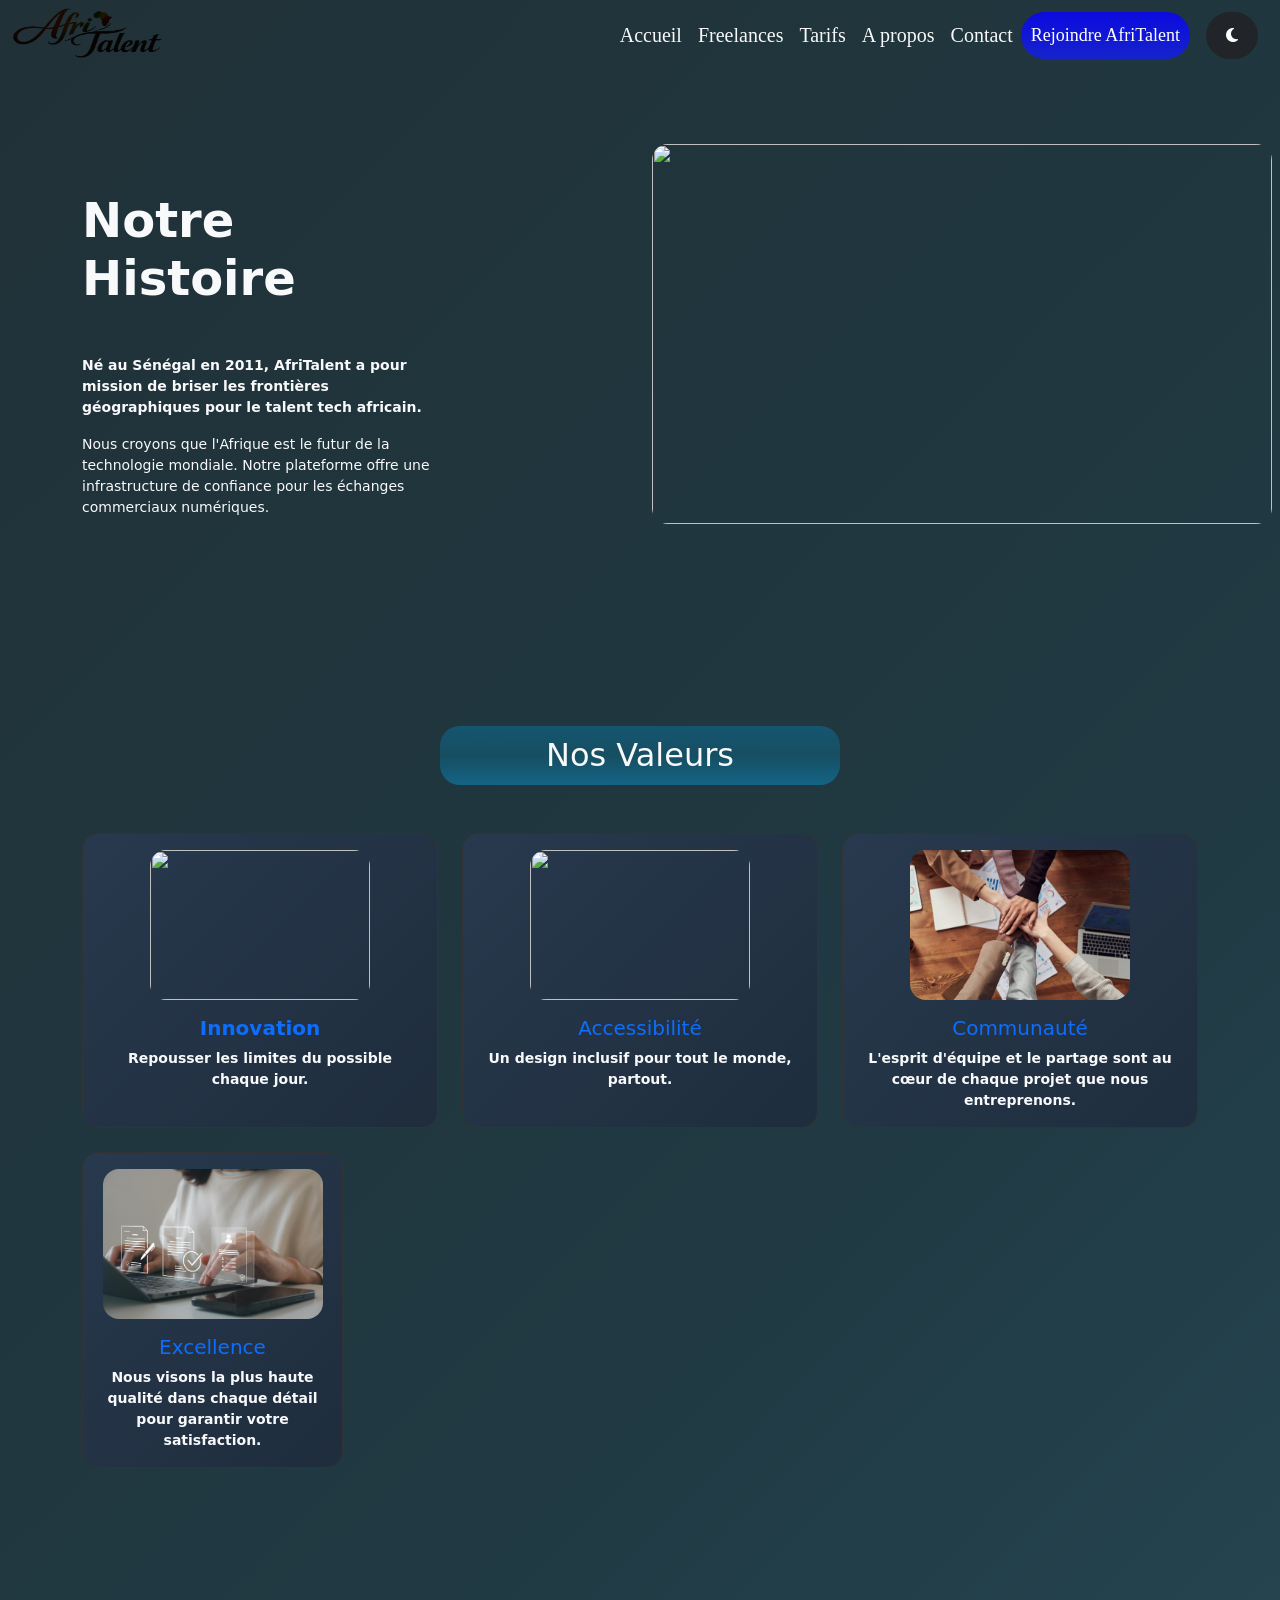
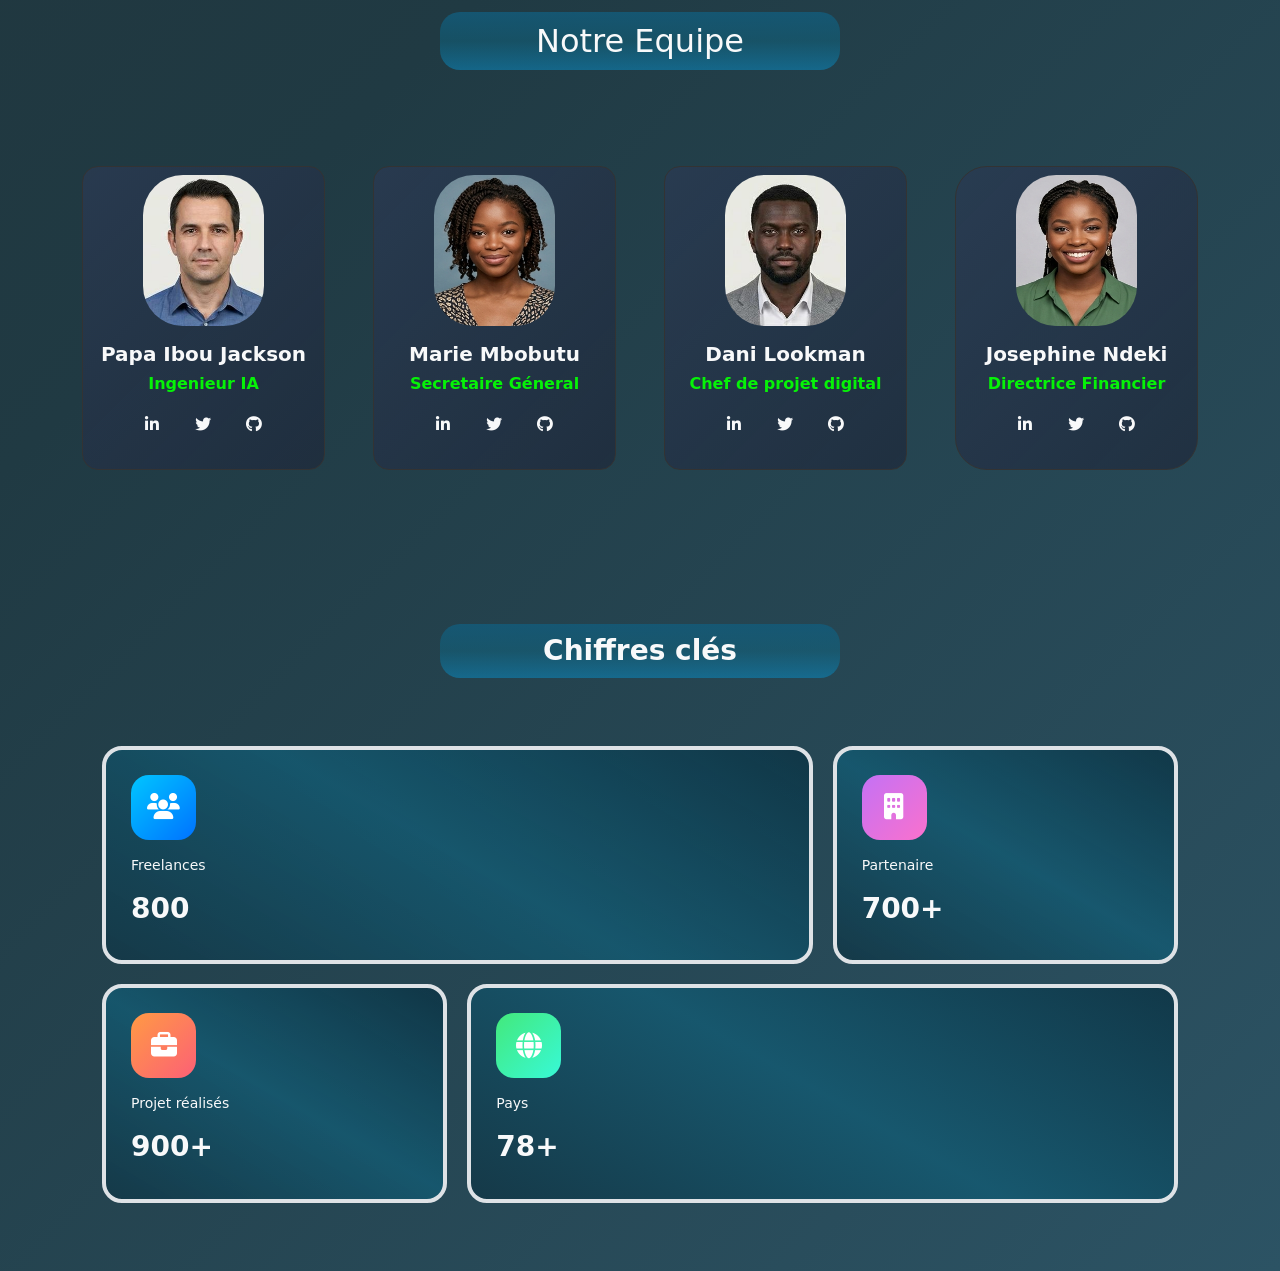
==== commit 57dec7ea: "JS : dark mode avec localStorage, navbar dynamique au scroll" ====
--- a/about.html
+++ b/about.html
@@ -9,6 +9,7 @@
    <link href="https://cdn.jsdelivr.net/npm/bootstrap@5.3.0/dist/css/bootstrap.min.css" rel="stylesheet">
    <link href="https://fonts.googleapis.com/css2?family=Montserrat:wght@700&family=Open+Sans:wght@400;600&display=swap"
       rel="stylesheet">
+   <link rel="stylesheet" href="https://cdn.jsdelivr.net/npm/bootstrap-icons@1.11.0/font/bootstrap-icons.css">
    <link rel="stylesheet" href="Css/style.css">
 </head>
 
@@ -23,24 +24,30 @@
             </button>
             <div class="collapse navbar-collapse" id="navbarNav">
                <ul class="navbar-nav ms-auto text-end">
-                  <li><a class="nav-link " href="index.html">Accueil</a></li>
-                  <li><a class="nav-link" href="freelances.html">Freelances</a></li>
-                  <li><a class="nav-link" href="tarifs.html">Tarifs</a></li>
-                  <li><a class="nav-link" href="about.html">A propos</a></li>
-                  <li><a class="nav-link" href="contact.html">Contact</a></li>
+                  <li><a class="nav-link text-light " href="index.html">Accueil</a></li>
+                  <li><a class="nav-link text-light" href="freelances.html">Freelances</a></li>
+                  <li><a class="nav-link text-light" href="tarifs.html">Tarifs</a></li>
+                  <li><a class="nav-link text-light" href="about.html">A propos</a></li>
+                  <li><a class="nav-link text-light" href="contact.html">Contact</a></li>
                   <li><a class="buttonR btn btn-primary" href="">Rejoindre AfriTalent</a></li>
+                  <li class="nav-item d-flex align-items-center btn btn-dark rounded-5 ms-3" id="noiretblanc">
+                     <i class="fa-solid fa-moon" id="NOIRBLANC"></i>
+                  </li>
                </ul>
 
             </div>
          </div>
       </nav>
    </header>
+   <button id="retourverslehaut">Retour en haut</button>
    <section class="mt-5 pt-5">
+
       <div class="container py-5">
          <div class="row d-flex justify-content-between mb-5 pb-5" id="notrehistoire">
             <div class="col-12 col-md-6 col-lg-4">
-               <h2 class="display-5 fw-bold mb-2 text-light">Notre Histoire</h2>
-               <p class="fw-bold text-light mt-5 ">Né au Sénégal en 2011, AfriTalent a pour mission de briser les frontières géographiques pour le talent tech africain.</p>
+               <h2 class="display-5 fw-bold mt-5 text-light">Notre Histoire</h2>
+               <p class="fw-bold text-light mt-5 ">Né au Sénégal en 2011, AfriTalent a pour mission de briser les
+                  frontières géographiques pour le talent tech africain.</p>
                <p class="text-light">Nous croyons que l'Afrique est le futur de la technologie mondiale. Notre
                   plateforme offre une infrastructure de confiance pour les échanges commerciaux numériques.</p>
             </div>
@@ -51,7 +58,7 @@
       </div>
    </section>
    <section class="container py-5">
-      <h2 class="text-center mb-5 text-light">Nos Valeurs</h2>
+      <h2 class="text-center mb-5 text-light" id="about">Nos Valeurs</h2>
 
       <div class="row g-4 text-center">
 
@@ -91,51 +98,126 @@
                </div>
             </div>
          </div>
+         <div class="col-md-6 col-lg-3">
+            <div class="card h-100 rounded-4"id="backcarte">
+               <div class="card-body">
+                  <div class="mb-3">
+                     <img src="Images/postuler.jpg" alt="" width="220px" height="150px" class="rounded-4">
+                  </div>
+                  <h5 class="card-title text-primary">Excellence</h5>
+                  <p class="card-text text-light fw-bold">Nous visons la plus haute qualité dans chaque détail pour garantir
+                     votre satisfaction.</p>
+               </div>
+            </div>
+         </div>
       </div>
    </section>
    <section class="mt-5 pt-5">
-      <h2 class="text-center mt-4 mb-5 pb-5 text-light">Notre Equipe</h2>
+      <h2 class=" text-light" id="about1">Notre Equipe</h2>
       <div class="container my-5 py-5 ">
          <div class="row g-5">
             <div class="col-12 col-md-6 col-lg-3">
                <div class="card h-100 rounded-4" id="backcarte">
-                  <img src="Images/Avis1.jpeg" alt=""  id="Notre" class="ms-2" width="220px" height="250px">
+                  <img src="Images/Avis1.jpeg" alt="" id="Notre" class=" d-block mx-auto mt-2" width="220px"
+                     height="250px">
                   <div class="card-body text-center">
                      <h5 class="fw-bold text-light">Papa Ibou Jackson</h5>
-                     <h5 class="carteVert fw-bold">Directeur General</h5>
-                  </div>
+                     <h5 class="carteVert fw-bold fs-6">Ingenieur IA</h5>
+                     <div class="mt-3" id="reseauequipe">
+                        <a href="https://fr.linkedin.com/" class="text-light me-3"><i class="fa-brands fa-linkedin-in"></i></a>
+                        <a href="https://x.com/?lang=fr" class="text-light me-3"><i class="fa-brands fa-twitter"></i></a>
+                        <a href="https://github.com" class="text-light"><i class="fa-brands fa-github"></i></a>
+                     </div>
+                  </div>
+
                </div>
             </div>
             <div class="col-md-6 col-lg-3">
                <div class="card h-100 rounded-4" id="backcarte">
-                  <img src="Images/F6.png" alt="" id="Notre" class="ms-2" width="220px" height="250px">
+                  <img src="Images/F6.png" alt="" id="Notre" class="d-block mx-auto mt-2" width="220px" height="250px">
                   <div class="card-body text-center">
                      <h5 class="fw-bold text-light">Marie Mbobutu</h5>
-                     <h5 class="carteVert fw-bold">Secretaire Géneral</h5>
+                     <h5 class="carteVert fw-bold fs-6">Secretaire Géneral</h5>
+                     <div class="mt-3" id="reseauequipe">
+                        <a href="https://fr.linkedin.com/" class="text-light me-3"><i class="fa-brands fa-linkedin-in"></i></a>
+                        <a href="https://x.com/?lang=fr" class="text-light me-3"><i class="fa-brands fa-twitter"></i></a>
+                        <a href="https://github.com" class="text-light"><i class="fa-brands fa-github"></i></a>
+                     </div>
                   </div>
                </div>
             </div>
             <div class="col-md-6 col-lg-3">
                <div class="card h-100 rounded-4" id="backcarte">
-                  <img src="Images/F9.jpeg" alt="" id="Notre" class="ms-2" width="220px" height="250px">
+                  <img src="Images/F9.jpeg" alt="" id="Notre" class="d-block mx-auto mt-2" width="220px" height="250px">
                   <div class="card-body text-center">
                      <h5 class="fw-bold text-light">Dani Lookman</h5>
-                     <h5 class="carteVert fw-bold">Chef de projet digital</h5>
+                     <h5 class="carteVert fw-bold fs-6">Chef de projet digital</h5>
+                     <div class="mt-3"id="reseauequipe">
+                        <a href="https://fr.linkedin.com/" class="text-light me-3"><i class="fa-brands fa-linkedin-in"></i></a>
+                        <a href="https://x.com/?lang=fr" class="text-light me-3"><i class="fa-brands fa-twitter"></i></a>
+                        <a href="https://github.com" class="text-light"><i class="fa-brands fa-github"></i></a>
+                     </div>
                   </div>
                </div>
             </div>
             <div class="col-md-6 col-lg-3">
                <div class="card h-100 rounded-5" id="backcarte">
-                  <img src="Images/F4.png" alt="" id="Notre" class="ms-2" width="220px" height="250px">
+                  <img src="Images/F4.png" alt="" id="Notre" class="d-block mx-auto mt-2" width="220px" height="250px">
                   <div class="card-body text-center">
                      <h5 class="fw-bold text-light">Josephine Ndeki</h5>
-                     <h5 class="carteVert fw-bold">Directrice Financier</h5>
+                     <h5 class="carteVert fw-bold fs-6">Directrice Financier</h5>
+                     <div class="mt-3" id="reseauequipe">
+                        <a href="https://fr.linkedin.com/" class="text-light me-3"><i class="fa-brands fa-linkedin-in"></i></a>
+                        <a href="https://x.com/?lang=fr" class="text-light me-3"><i class="fa-brands fa-twitter"></i></a>
+                        <a href="https://github.com" class="text-light"><i class="fa-brands fa-github"></i></a>
+                     </div>
                   </div>
                </div>
             </div>
          </div>
       </div>
    </section>
+ <section class="py-5">
+  <div class="container">
+    <h3 class="text-center fw-bold mb-5 text-light" id="about" > Chiffres clés</h3>
+
+    <div class="Commentçamarche" id="stat12">
+
+      <div class="card1 border border-4 stat2 " id="stat1">
+        <div class="lesicons" id="carte1C">
+          <i class="fa-solid fa-users"></i>
+        </div>
+        <p class="text-light">Freelances</p>
+        <h3 class="text-light fw-bold compteur" data-target="500">800</h3>
+      </div>
+
+      <div class="card1 border border-4 stat2" id="stat2">
+        <div class="lesicons" id="carte2C">
+          <i class="fa-solid fa-building"></i>
+        </div>
+        <p class="text-light">Partenaire</p>
+        <h3 class="text-light fw-bold compteur" data-target="600">700+</h3>
+      </div>
+
+      <div class="card1 border border-4 stat2" id="stat3">
+        <div class="lesicons" id="carte3C">
+          <i class="fa-solid fa-briefcase"></i>
+        </div>
+        <p class="text-light">Projet réalisés</p>
+        <h3 class="text-light fw-bold compteur" data-target="800">900+</h3>
+      </div>
+
+      <div class="card1 border border-4 stat2" id="stat4">
+        <div class="lesicons" id="carte4C">
+          <i class="fa-solid fa-globe"></i>
+        </div>
+        <p class="text-light">Pays</p>
+        <h3 class="text-light fw-bold compteur" data-target="20">78+</h3>
+      </div>
+
+    </div>
+  </div>
+</section>
    <script src="https://cdn.jsdelivr.net/npm/bootstrap@5.3.0/dist/js/bootstrap.bundle.min.js"></script>
    <script src="Js/main.js"></script>
 
--- a/Css/style.css
+++ b/Css/style.css
@@ -15,17 +15,15 @@
 }
 
 .zzz {
-    background:linear-gradient(to bottom,rgba(92, 173, 240, 0.479),rgba(103, 245, 245, 0.418)),url(../../../../Downloads/img1.png);
-    height: 100vh;
+    background: linear-gradient(135deg, #446ee428, #b3e5fc62, #81d4fa71), url(../../../../Downloads/img14.png);
     background-size: cover;
-    background-position: center;
-
-
 }
 
 .LOGO {
     width: 150px;
     height: 50px;
+    /* background: linear-gradient(135deg, #f5f6f7be, #f2f5f7c0, #000d13d0) ;
+    border-radius: 30px; */
 }
 
 .nav-link {
@@ -35,10 +33,12 @@
 #texte {
     margin-top: 130px;
     margin-left: 20px;
+    color: solid black;
     font-family: 'Times New Roman', Times, serif;
     font-size: 40px;
 }
-.imageA{
+
+.imageA {
     width: 700px;
     height: 587px;
 }
@@ -138,14 +138,10 @@
     border-radius: 30px;
     font-size: 20px;
     font-family: 'Times New Roman';
-
-
 }
 
 a {
     text-decoration: none;
-
-
 }
 
 #bt2 {
@@ -168,10 +164,13 @@
     margin-top: 120px;
 
 }
-
-#Notre {
-    opacity: 0.8;
-}
+.pagefree{
+    background: linear-gradient(135deg, #446fe4bd, #446fe4d8, #446fe4b9);
+}
+.pagetarif{
+    background: linear-gradient(135deg, #225af7bd, #0431acb9, #0538c5b9);
+}
+
 
 .TARIFS {
     background: linear-gradient(rgba(46, 12, 236, 0.295), rgba(4, 29, 253, 0.562));
@@ -226,12 +225,17 @@
 #btnEnvoyer {
     width: 30%;
     padding: 10px;
-    background-color: #007bff;
+    background-color: blue;
     color: white;
     border: none;
     border-radius: 20px;
     font-size: 16px;
 
+}
+.afritalent{
+    font-size: 45px;
+    color: rgba(0, 0, 255, 0.87);
+    text-shadow: 0 0 10px #051efcde, 0 0 40px #2702f8da;
 }
 
 #btnAnnuler {
@@ -252,31 +256,51 @@
     color: black;
 }
 
-hr {
-    color: white;
-}
-
 .index {
     background: linear-gradient(135deg, #0f2027ec, #203a43, #2c5364);
 }
 
-#services {
-    opacity: 0.7;
-}
-
-#backcarte {
-    background-color: #e7e7ee41;
-}
-
 .carteVert {
     color: rgba(5, 250, 5, 0.959);
 }
 
 #pop {
-    border-radius: 40px;
-    padding: 10px 10px;
-}
-
+    padding: 13px;
+    font-size: 20px;
+    border-radius: 30px;
+    background: rgba(5, 238, 5, 0.788);
+    border: rgb(18, 221, 18);
+    box-shadow:  0 0 10px #00ff73, 0 0 20px #09ff00;
+}
+#pop:hover{
+    transform: scale(1.1);
+    transition: 1s;
+}
+#colorTarif{
+    font-family: 'Times New Roman';
+    color: white;
+    text-shadow: 0 0 10px #00ff73, 0 0 20px #09ff00;
+}
+#TarifBleu{
+    color: white;
+    text-shadow: 0 0 10px #00FFFF, 0 0 20px #0000FF;
+}
+#pop1{
+    font-size: 30px;
+    color: white;
+    text-shadow: 0 0 10px #00ff73, 0 0 20px #09ff00;
+}
+#buttonTarif{
+    padding: 15px;
+    border-radius: 30px;
+    background: #0000ffe0;
+    border: blue;
+    box-shadow: 0 0 10px #00FFFF, 0 0 20px #0000FF;
+}
+#buttonTarif:hover{
+    transform: scale(1.1);
+    transition: 1s;
+}
 #accordion {
     background: linear-gradient(135deg, #0f2027ec, #203a43, #2c5364);
 }
@@ -321,7 +345,6 @@
 
 .hhh {
     display: flex;
-
     gap: 50px;
     justify-content: space-between;
 }
@@ -334,9 +357,6 @@
     width: 177px;
 }
 
-/* .navbar{
-    background: #007bff4d;
-} */
 .BtEA {
     display: flex;
     gap: 10px;
@@ -388,17 +408,15 @@
 
 }
 
-.contact-form {
+.mescontact {
+    width: 55%;
+    margin-top: 60px;
     padding: 35px;
     padding-top: 5px;
     border: 1px solid white;
     border-radius: 10px;
 }
 
-.contact-form h2 {
-    margin-top: 0;
-
-}
 
 .group {
     margin-bottom: 10px;
@@ -410,16 +428,22 @@
 
 }
 
-input,select,textarea {
+input,
+select,
+textarea {
     width: 100%;
     padding: 7px;
     border: 1px solid #ddd;
     border-radius: 5px;
     font-size: 14px;
 }
-#Notre{
-    border-radius: 50%;
-}
+
+#Notre {
+    width: 50%;
+    height: 50%;
+    border-radius: 40px;
+}
+
 
 #Titre {
     border: 2px;
@@ -449,10 +473,12 @@
     padding: 10px 15px;
     background: linear-gradient(#135b7ad7, #096f916b, #0b86bb91);
 }
-html, body {
+
+html,
+body {
     overflow-x: hidden;
     width: 100%;
-    
+
 }
 
 .card {
@@ -487,12 +513,26 @@
     width: 100%;
 }
 
+.mescontact {
+    margin-top: 50px;
+}
+
+.coordonnées {
+    margin-top: 50px;
+}
+
+
 #backcarte:hover {
-    transform: translateY(-8px);
+    transform: scale(1.1);
     transition: 0.7s;
     cursor: pointer;
-    box-shadow: 0 10px 10px rgba(251, 251, 252, 0.897);
-    border-color: white;
+
+}
+#backcarte{
+    background:linear-gradient(135deg, #2a3a52cb 0%, #1e293bbe 100%);
+}
+hr{
+    color: white;
 }
 
 #TEM {
@@ -507,8 +547,38 @@
     padding: 20px;
 }
 
+@keyframes ttt {
+    from {
+        transform: translateX(400px);
+    }
+
+    to {
+        transform: translateX(0);
+    }
+
+}
+
+.imageA {
+    animation: ttt 2s;
+}
+
+@keyframes sss {
+    from {
+        transform: translateY(400px);
+    }
+
+    to {
+        transform: translateY(0);
+    }
+
+}
+
+.stat {
+    animation: sss 1s;
+}
+
 .card1 {
-    background: linear-gradient(145deg, #2a597ad0, #356f96d5);
+    background:linear-gradient(30deg, #143847ec, #135a72d0, #093142be);
     padding: 25px;
     border-radius: 20px;
 }
@@ -569,113 +639,9 @@
     font-size: 14px;
 }
 
-@media (min-width: 768px) and (max-width: 991px){
+@media (max-width: 375px) {
     .navbar-nav {
-        background-color: #ffffff;
-        width: 200px;
-        margin-left: auto;
-        padding: 10px;           
-        border-radius: 8px;     
-        margin-top: 15px; 
-        box-shadow: 0px 4px 10px rgba(0, 0, 0, 0.1); 
-    }
-    .Commentçamarche{
-        grid-template-columns: 1fr 1fr;
-    }
-    #carte1{
-        grid-row: auto;
-        grid-column: auto;
-    }
-    #carte2{
-        grid-row: auto;
-        grid-column: auto;
-    }
-    #carte3{
-        grid-row: auto;
-        grid-column: auto;
-    }
-    #carte4{
-        grid-row: auto;
-        grid-column: auto;
-    }
-    
-    .zzz{
-        height: 65vh;
-    }
-    #texte{
-        margin-left:5px;
-        font-size: 18px;
-        margin-top: 0;
-        padding-top: 80px;
-    }
-    .backAcceuil {
-        display: flex;
-        flex-direction:row;
-        justify-content: space-between;
-    }
-
-    .backAcceuil img {
-        width: 400px;
-        height: 416px;
-        margin-top:0;
-    }
-    .groupe{
-        width: 350px;
-        padding-right: 100px;
-        height: auto;
-    }
-    .stat {
-        display: flex;
-        justify-content:space-between;
-        flex-wrap: nowrap;
-        gap: 20px;
-        margin-bottom: 20px;
-     
-    }
-
-    #rejoignez{
-        font-size: 23px;
-        margin-bottom: 50px;
-        margin-top: 40px;
-   
-    }
-    #ButtonRT{
-        display: flex;
-        padding-left: 200px;
-        gap: 15px;
-    
-    }
-    #bt1{
-        padding: 5px 30px;
-        font-size: 20px;
-
-    }
-    #bt2{
-        padding: 5px 30px;
-        font-size: 20px;
-
-    }
-
-    .BUTTONACCEUIL{
-        display: flex;
-        justify-content: center;
-        gap: 10px;
-    }
-
-    .button, .button2 {
-        font-size: 16px;
-        padding: 10px 12px;
-        
-    }
-    #Titre, #Titre1, #Titre2 {
-        margin-left: auto;
-        margin-right: auto;
-        width: 90%;
-        max-width: 350px;
-    }
-
-    .navbar-nav {
-        background: linear-gradient(rgba(247,244,244,0.6), rgba(247,244,244,0.4));
+        background: linear-gradient(rgba(247, 244, 244, 0.6), rgba(247, 244, 244, 0.4));
         width: 200px;
         margin-left: auto;
         padding: 10px;
@@ -683,35 +649,15 @@
         margin-top: 15px;
     }
 
-    .nav-link{
-        font-size: 20px;
-    }
-    .Commentçamarche {
-        grid-template-columns: 1fr 1fr;
-    }
-
-    #Catégories .col {
-        width: 50%;
-    }
-}
-@media (max-width: 767px){
-    .navbar-nav {
-        background:linear-gradient(rgba(247,244,244,0.6), rgba(247,244,244,0.4));
-        width: 200px;
-        margin-left: auto;
-        padding: 10px;           
-        border-radius: 8px;     
-        margin-top: 15px; 
-    }
-
-    .zzz{
+    .zzz {
         min-height: 70vh;
     }
 
     .imageA {
         display: none;
     }
-    .groupe{
+
+    .groupe {
         display: none;
     }
 
@@ -720,24 +666,31 @@
         line-height: 1.2;
     }
 
-    .button, .button2 {
+    .button {
         width: 90%;
         margin-left: 5%;
         margin-top: 15px;
     }
 
+    .button2 {
+        width: 90%;
+        margin-left: 5%;
+        margin-top: 15px;
+    }
+
     .Commentçamarche {
         padding: 20px;
     }
 
-    .card1{
+    .card1 {
         padding: 20px;
     }
 
     .stat {
-        flex-wrap: wrap;
-    }
-    #Notre{
+        flex-wrap: nowrap;
+    }
+
+    #Notre {
         width: 200px;
         height: 200px;
         margin-left: 80px;
@@ -745,51 +698,516 @@
         border-radius: 50px;
     }
 
-    #Titre, #Titre1, #Titre2 {
+    #Titre {
         margin-left: auto;
         margin-right: auto;
         width: 90%;
         max-width: 350px;
     }
-    #notrehistoire{
+
+    #Titre1 {
+        margin-left: auto;
+        margin-right: auto;
+        width: 90%;
+        max-width: 350px;
+    }
+
+    #Titre2 {
+        margin-left: auto;
+        margin-right: auto;
+        width: 90%;
+        max-width: 350px;
+    }
+
+    #about {
+        margin-left: auto;
+        margin-right: auto;
+        width: 90%;
+        max-width: 350px;
+    }
+
+    #about1 {
+        margin-left: auto;
+        margin-right: auto;
+        width: 90%;
+        max-width: 350px;
+    }
+
+    #notrehistoire {
         display: flex;
         flex-direction: column;
     }
-    #histoire{
+
+    #histoire {
         width: 360px;
         height: 300px;
         margin-top: 70px;
-        opacity: 0.75;
-    }
+    }
+
     .Commentçamarche {
         grid-template-columns: 1fr;
         gap: 20px;
     }
 
-    #carte1,#carte2,#carte3,#carte4{
+    #carte1 {
         grid-column: 1 / 2;
         grid-row: auto;
     }
-    .stat{
+
+    #carte2 {
+        grid-column: 1 / 2;
+        grid-row: auto;
+    }
+
+    #carte3 {
+        grid-column: 1 / 2;
+        grid-row: auto;
+    }
+
+    #carte4 {
+        grid-column: 1 / 2;
+        grid-row: auto;
+    }
+
+    .stat {
         margin-right: 20px;
     }
 
-    .contact-form {
+    #stat1 {
+        grid-column:auto;
+        grid-row: auto;
+    }
+
+    #stat2 {
+        grid-column: auto;
+        grid-row: auto;
+    }
+
+    #stat3 {
+        grid-column:auto;
+        grid-row: auto;
+    }
+
+    #stat4 {
+        grid-column:auto;
+        grid-row: auto;
+    }
+
+
+    .mescontact {
+        width: 100%;
         padding: 15px;
     }
 
-    footer .row {
-        text-align: center;
-    }
-}
-@media (min-width: 992px) and (max-width:1200px){
-    .backAcceuil img{
-        width: 700px;
-        height: 690px;
-    }
-    #texte{
+    footer {
+        display: flex;
+        flex-direction: column;
+    }
+}
+
+@media (min-width: 768px) and (max-width: 999px) {
+    .navbar-nav {
+        background-color: #ffffff;
+        width: 200px;
+        margin-left: auto;
+        padding: 10px;
+        border-radius: 8px;
+        margin-top: 15px;
+        box-shadow: 0px 4px 10px rgba(0, 0, 0, 0.1);
+    }
+
+    .Commentçamarche {
+        grid-template-columns: 1fr 1fr;
+    }
+
+    #carte1 {
+        grid-row: auto;
+        grid-column: auto;
+    }
+
+    #carte2 {
+        grid-row: auto;
+        grid-column: auto;
+    }
+
+    #carte3 {
+        grid-row: auto;
+        grid-column: auto;
+    }
+
+    #carte4 {
+        grid-row: auto;
+        grid-column: auto;
+    }
+
+    .zzz {
+        height: 65vh;
+    }
+
+
+    #texte {
+        margin-left: 5px;
+        font-size:22px;
+        margin-top: 0;
+        padding-top: 80px;
+    }
+
+    .backAcceuil {
+        display: flex;
+        flex-direction: row;
+        justify-content: space-between;
+    }
+
+    .backAcceuil img {
+        width: 400px;
+        height: 416px;
+    }
+
+    .groupe {
+        width: 450px;
+        margin-right: 10px;
+        margin-left: 10px;
+        height: auto;
+    }
+
+    #notrehistoire {
+        display: flex;
+        flex-direction: row;
+    }
+
+    #histoire {
+        width: 350px;
+        height: 250px;
+    }
+
+    .coordonnées {
+        display: flex;
+        justify-content: space-between;
+        gap: 100px;
+        margin-top: 30px;
+    }
+
+    .mescontact {
+        width: 100%;
+        margin-top: 100px;
+    }
+
+    .stat {
+        display: flex;
+        justify-content: space-between;
+        flex-wrap: nowrap;
+        gap: 20px;
+        margin-bottom: 20px;
+    }
+
+    #rejoignez {
+        font-size: 23px;
+        margin-bottom: 50px;
+        margin-top: 40px;
+    }
+
+    #ButtonRT {
+        display: flex;
+        gap: 15px;
+    }
+
+    #bt1 {
+        padding: 5px 30px;
+        font-size: 20px;
+    }
+
+    #bt2 {
+        padding: 5px 30px;
+        font-size: 20px;
+    }
+
+    .BUTTONACCEUIL {
+        display: flex;
+        justify-content: center;
+        gap: 10px;
+    }
+
+    .button,
+    .button2 {
+        font-size: 16px;
+        padding: 10px 12px;
+    }
+
+    #Titre {
+        margin-left: auto;
+        margin-right: auto;
+        width: 90%;
+        max-width: 350px;
+    }
+
+    #Titre1 {
+        margin-left: auto;
+        margin-right: auto;
+        width: 90%;
+        max-width: 350px;
+    }
+
+    #Titre2 {
+        margin-left: auto;
+        margin-right: auto;
+        width: 90%;
+        max-width: 350px;
+    }
+
+    .navbar-nav {
+        background: linear-gradient(rgba(247, 244, 244, 0.6), rgba(247, 244, 244, 0.4));
+        width: 200px;
+        margin-left: auto;
+        padding: 10px;
+        border-radius: 8px;
+        margin-top: 15px;
+    }
+
+    .nav-link {
+        font-size: 20px;
+    }
+
+
+
+    #Catégories .col {
+        width: 50%;
+    }
+}
+
+@media (min-width: 1000px) and (max-width: 1300px) {
+    .backAcceuil img {
+        max-width: 700px;
+        height: 630px;
+        margin-top: 62px;
+    }
+
+    #texte {
         font-size: 33px;
         margin-top: 200px;
     }
-
-}
+    #contact1{
+        height: 100vh;
+    }
+}
+.themeclair {
+    background: #ffffff;
+    color: black;
+}
+
+.themeclair section {
+    background: #ffffff;
+    color: black;
+}
+
+.themeclair .index {
+    background: #ffffff;
+    color: black;
+}
+
+.themeclair main {
+    background: #ffffff;
+    color: black;
+}
+
+.themeclair header {
+    background: #ffffff;
+    color: black;
+}
+
+.themeclair .contacts {
+    background: #ffffff;
+    color: black;
+}
+
+.themeclair .navbar {
+    background: #ffffff;
+    box-shadow: 0 2px 8px rgba(0, 0, 0, 0.15);
+}
+
+.themeclair .card1 {
+    color: white;
+    border-color: black;
+}
+
+.themeclair .card {
+    color: white;
+    border-color: black;
+}
+
+.themeclair .tarif {
+    color: white;
+}
+
+.themeclair #backcarte {
+    background: linear-gradient(#080808de, #0a0a0ad8);
+    ;
+    color: white;
+    border-color: black;
+}
+
+.themeclair .accordion-item {
+    background: #ffffff;
+    color: #1a1a1a;
+    border-color: #1a1a1a;
+}
+
+.themeclair .accordion-button {
+    background: #ffffff;
+    color: #1a1a1a;
+    border-color: #1a1a1a;
+}
+
+.themeclair .accordion-body {
+    background: #ffffff;
+    color: #1a1a1a;
+    border-color: #1a1a1a;
+}
+
+.themeclair .navbar.navbar-scrolled .nav-link {
+    color: black;
+}
+
+.themeclair #accordion {
+    background: #ffffff;
+    color: #1a1a1a;
+    border-color: #1a1a1a;
+}
+
+
+.themeclair textarea {
+    background: #ffffff;
+    color: #1a1a1a;
+    border-color: #1a1a1a;
+}
+
+.themeclair select {
+    background: #ffffff;
+    color: #1a1a1a;
+    border-color: #1a1a1a;
+}
+
+.themeclair input {
+    background: #ffffff;
+    color: #1a1a1a;
+    border-color: #1a1a1a;
+}
+
+.themeclair label {
+    color: black;
+}
+
+.themeclair .mescontact {
+    border-color: #1a1a1a;
+}
+
+.navbar-scrolled {
+    background: rgba(10, 10, 10, 0.795);
+}
+
+.navbar.navbar-scrolled .nav-link {
+    color: white;
+
+}
+
+#retourverslehaut {
+    position: fixed;
+    bottom: 100px;
+    padding: 10px 10px;
+    right: 30px;
+    width: 150px;
+    background: blue;
+    color: white;
+    border: blue;
+    border-radius: 30px;
+    font-size: 17px;
+    z-index: 1000;
+    display: none;
+}
+
+#noiretblanc {
+    border-radius: 30px;
+    margin-right: 10px;
+}
+
+
+.services li,
+a {
+    color: #8b9ab5;
+}
+
+#reseau a,
+i {
+    border-radius: 30px;
+    padding: 7px 7px;
+}
+
+#reseau a {
+    transition: transform 0.3s;
+}
+
+#reseau a:hover {
+    transform: scale(1.2);
+}
+
+#reseau a:hover i {
+    color: white;
+    transition: 0.3s;
+}
+
+#foot p {
+    color: #8b9ab5;
+}
+
+#reseau a:hover {
+    background-color: #0d4eda;
+    transform: scale(1.15);
+    border-color: #0d4eda;
+}
+
+small {
+    color: #8b9ab5;
+}
+
+#reseauequipe a :hover {
+    transform: scale(2.2);
+}
+
+#stat1 {
+    grid-column: 1 / 3;
+    grid-row: 1 / 2;
+}
+
+#stat2 {
+    grid-column: 3 / 4;
+    grid-row: 1 / 2;
+}
+
+#stat3 {
+    grid-column: 1 / 2;
+    grid-row: 2 / 3;
+}
+
+#stat4 {
+    grid-column: 2 / 4;
+    grid-row: 2 / 3;
+}
+
+#about {
+    margin-left: auto;
+    margin-right: auto;
+    width: 400px;
+    border-radius: 20px;
+    padding: 10px;
+    text-align: center;
+    background: linear-gradient(#135b7ad7, #096f916b, #0b86bb91);
+}
+
+#about1 {
+    margin-left: auto;
+    margin-right: auto;
+    width: 400px;
+    padding: 10px;
+    border-radius: 20px;
+    text-align: center;
+    background: linear-gradient(#135b7ad7, #096f916b, #0b86bb91);
+}
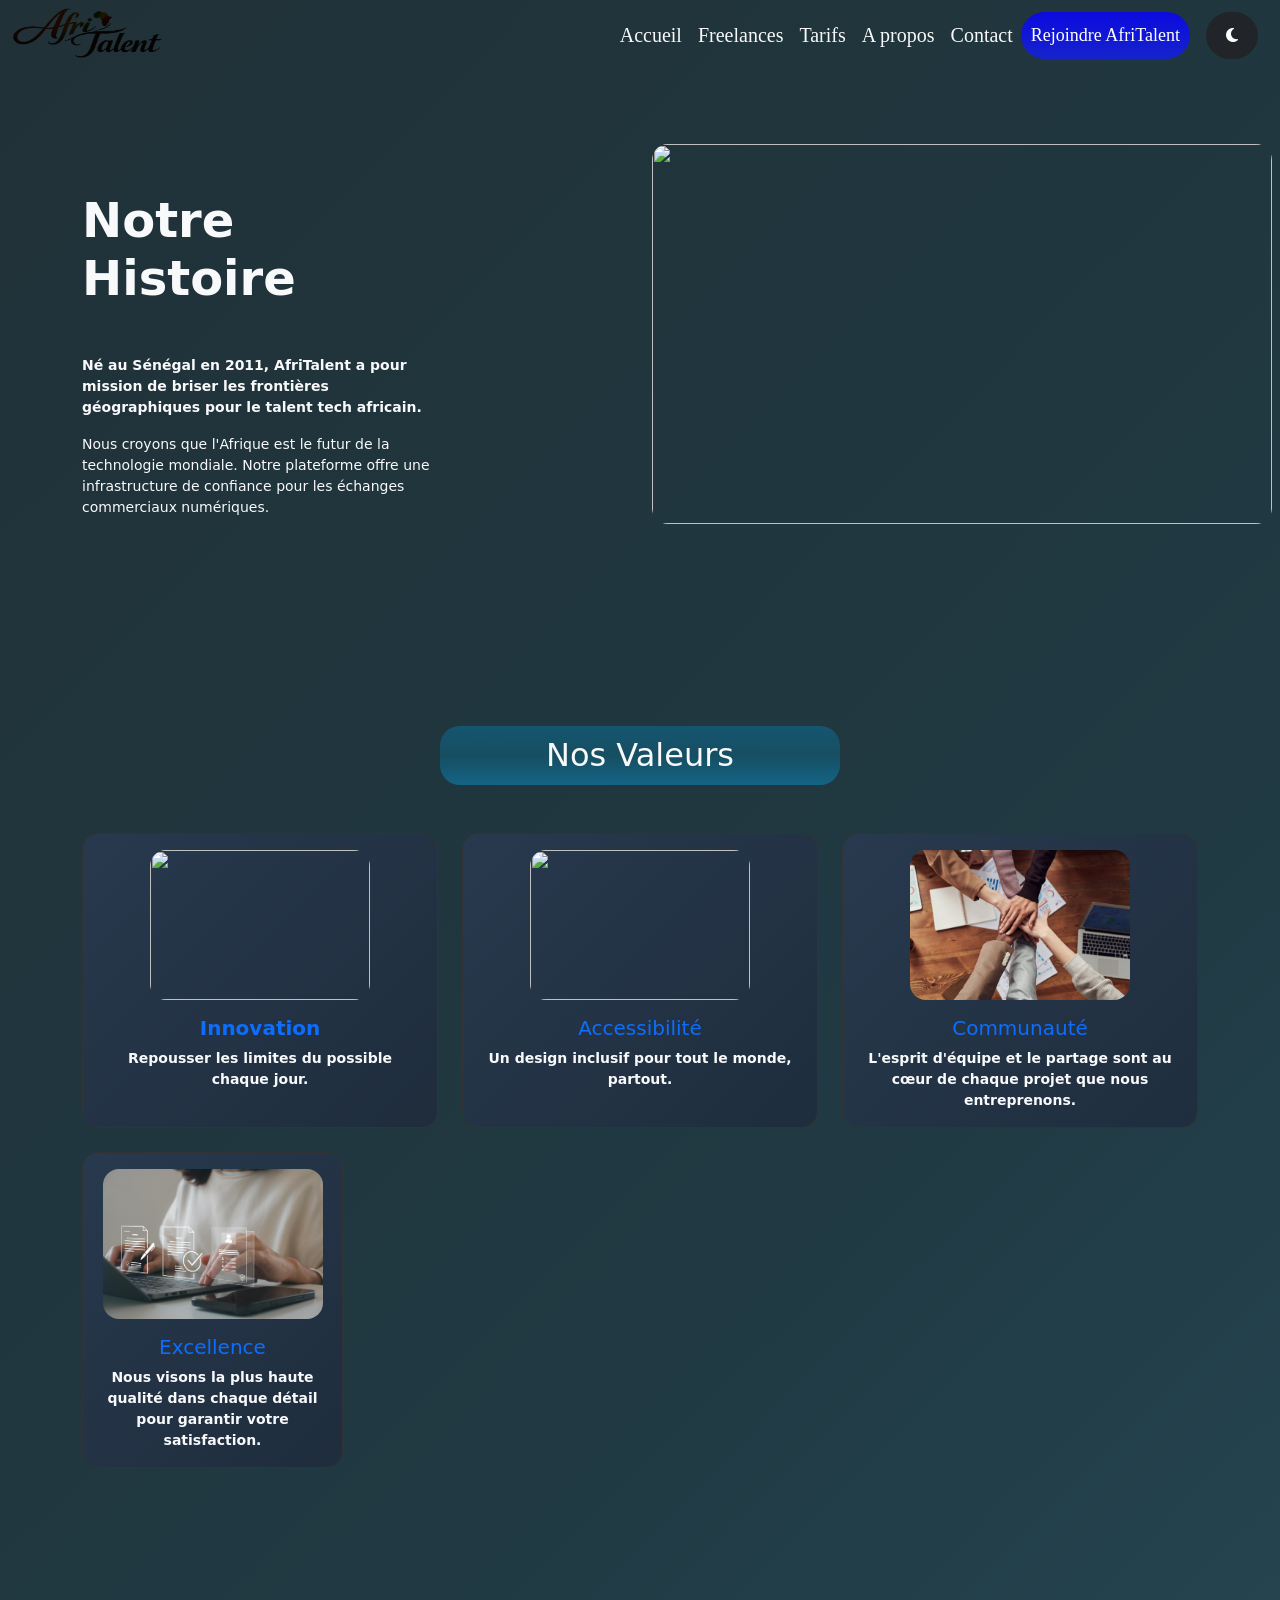
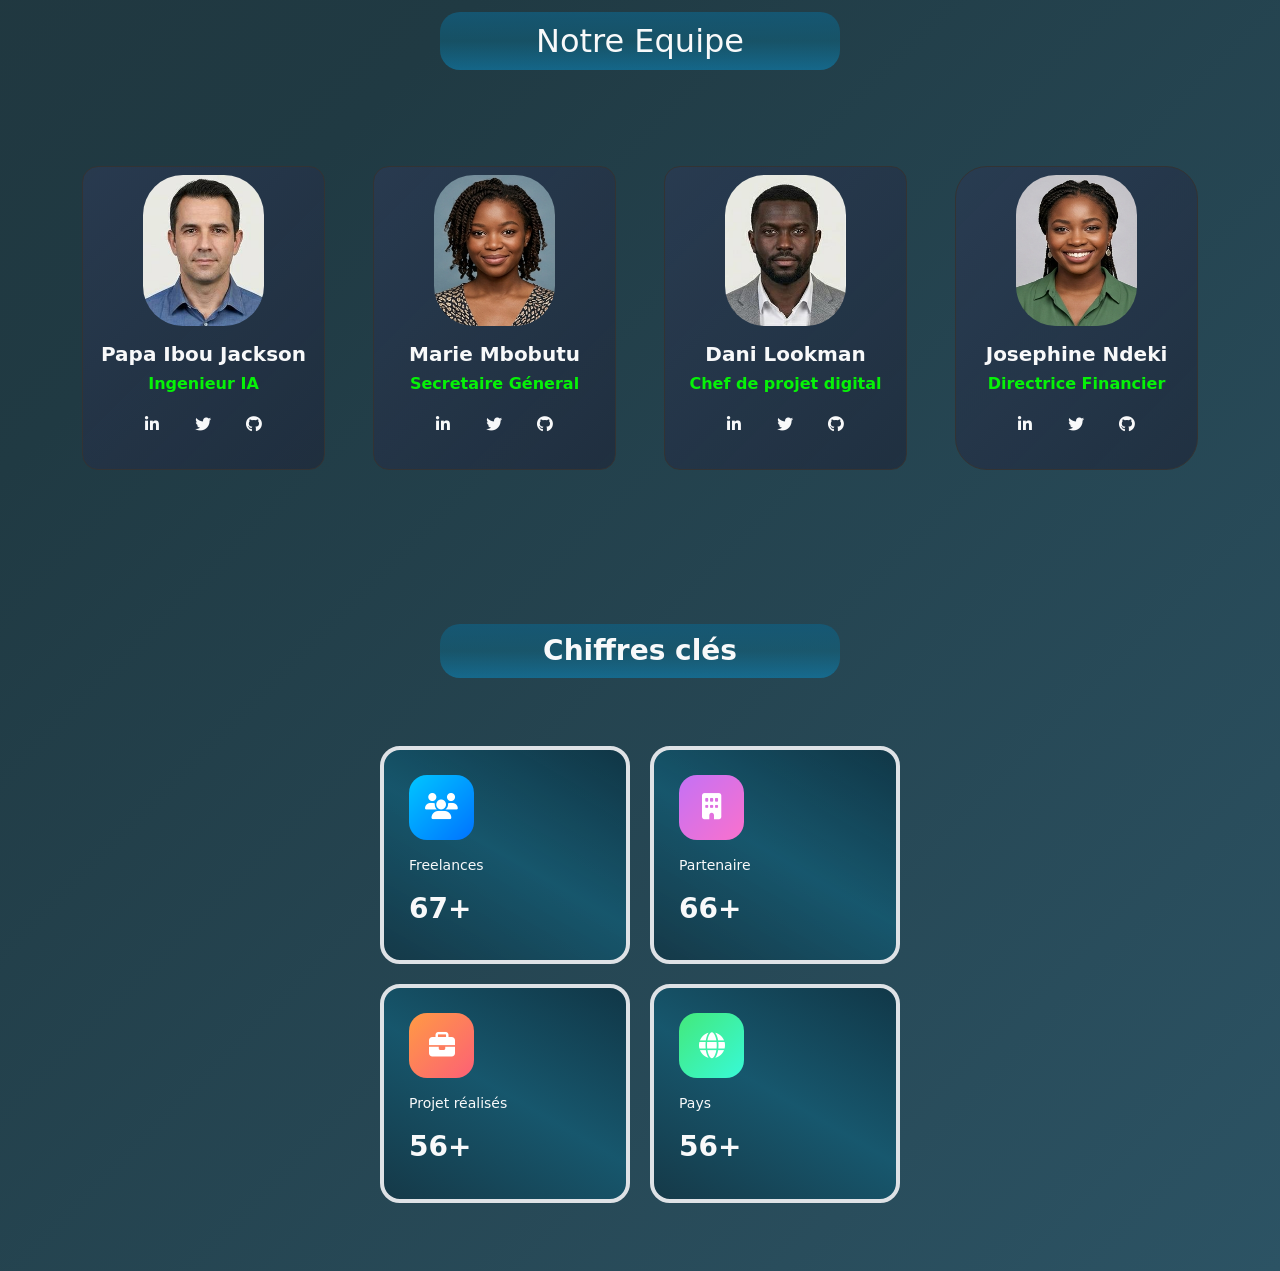
==== commit 5a20dea6: "JS : compteurs animés au scroll et animations fade-in des sections" ====
--- a/about.html
+++ b/about.html
@@ -181,14 +181,14 @@
   <div class="container">
     <h3 class="text-center fw-bold mb-5 text-light" id="about" > Chiffres clés</h3>
 
-    <div class="Commentçamarche" id="stat12">
+    <div class="statistique">
 
       <div class="card1 border border-4 stat2 " id="stat1">
         <div class="lesicons" id="carte1C">
           <i class="fa-solid fa-users"></i>
         </div>
         <p class="text-light">Freelances</p>
-        <h3 class="text-light fw-bold compteur" data-target="500">800</h3>
+        <h3 class="text-light fw-bold compteur" data-target="500">800+</h3>
       </div>
 
       <div class="card1 border border-4 stat2" id="stat2">
@@ -206,13 +206,12 @@
         <p class="text-light">Projet réalisés</p>
         <h3 class="text-light fw-bold compteur" data-target="800">900+</h3>
       </div>
-
       <div class="card1 border border-4 stat2" id="stat4">
         <div class="lesicons" id="carte4C">
           <i class="fa-solid fa-globe"></i>
         </div>
         <p class="text-light">Pays</p>
-        <h3 class="text-light fw-bold compteur" data-target="20">78+</h3>
+        <h3 class="text-light fw-bold compteur" data-target="20">400+</h3>
       </div>
 
     </div>
--- a/Css/style.css
+++ b/Css/style.css
@@ -1171,14 +1171,20 @@
 #reseauequipe a :hover {
     transform: scale(2.2);
 }
-
+.statistique{
+    display: grid;
+    grid-template-columns: repeat(2, 250px);
+    gap: 20px;
+    justify-content: center;
+    padding: 20px;
+}
 #stat1 {
-    grid-column: 1 / 3;
+    grid-column: 1 / 2;
     grid-row: 1 / 2;
 }
 
 #stat2 {
-    grid-column: 3 / 4;
+    grid-column: 2 / 3;
     grid-row: 1 / 2;
 }
 
@@ -1188,7 +1194,7 @@
 }
 
 #stat4 {
-    grid-column: 2 / 4;
+    grid-column: 2 / 3;
     grid-row: 2 / 3;
 }
 
@@ -1210,4 +1216,14 @@
     border-radius: 20px;
     text-align: center;
     background: linear-gradient(#135b7ad7, #096f916b, #0b86bb91);
-}+}
+.fondu {
+    opacity: 0;
+    transform: translateY(30px);
+    transition: 0.7s;
+}
+
+.fondre {
+    opacity: 1;
+    transform: translateY(0);
+}
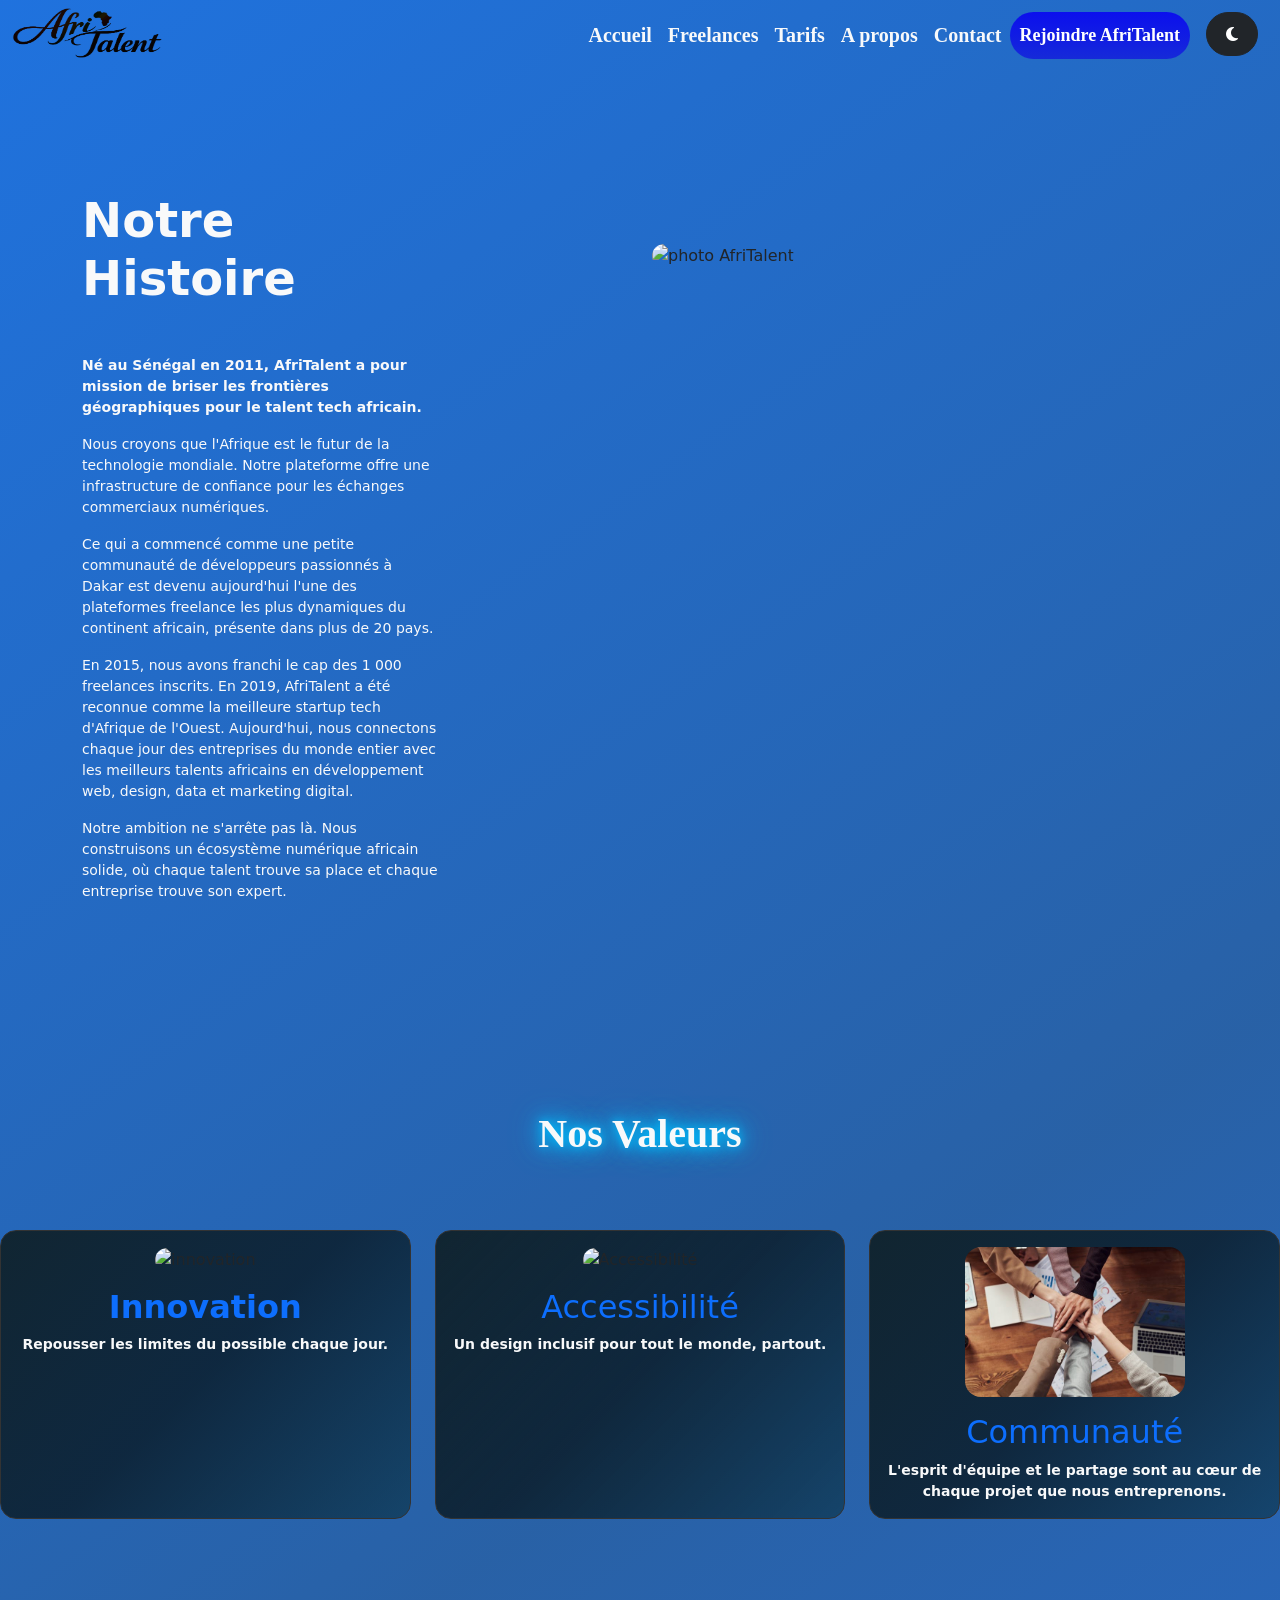
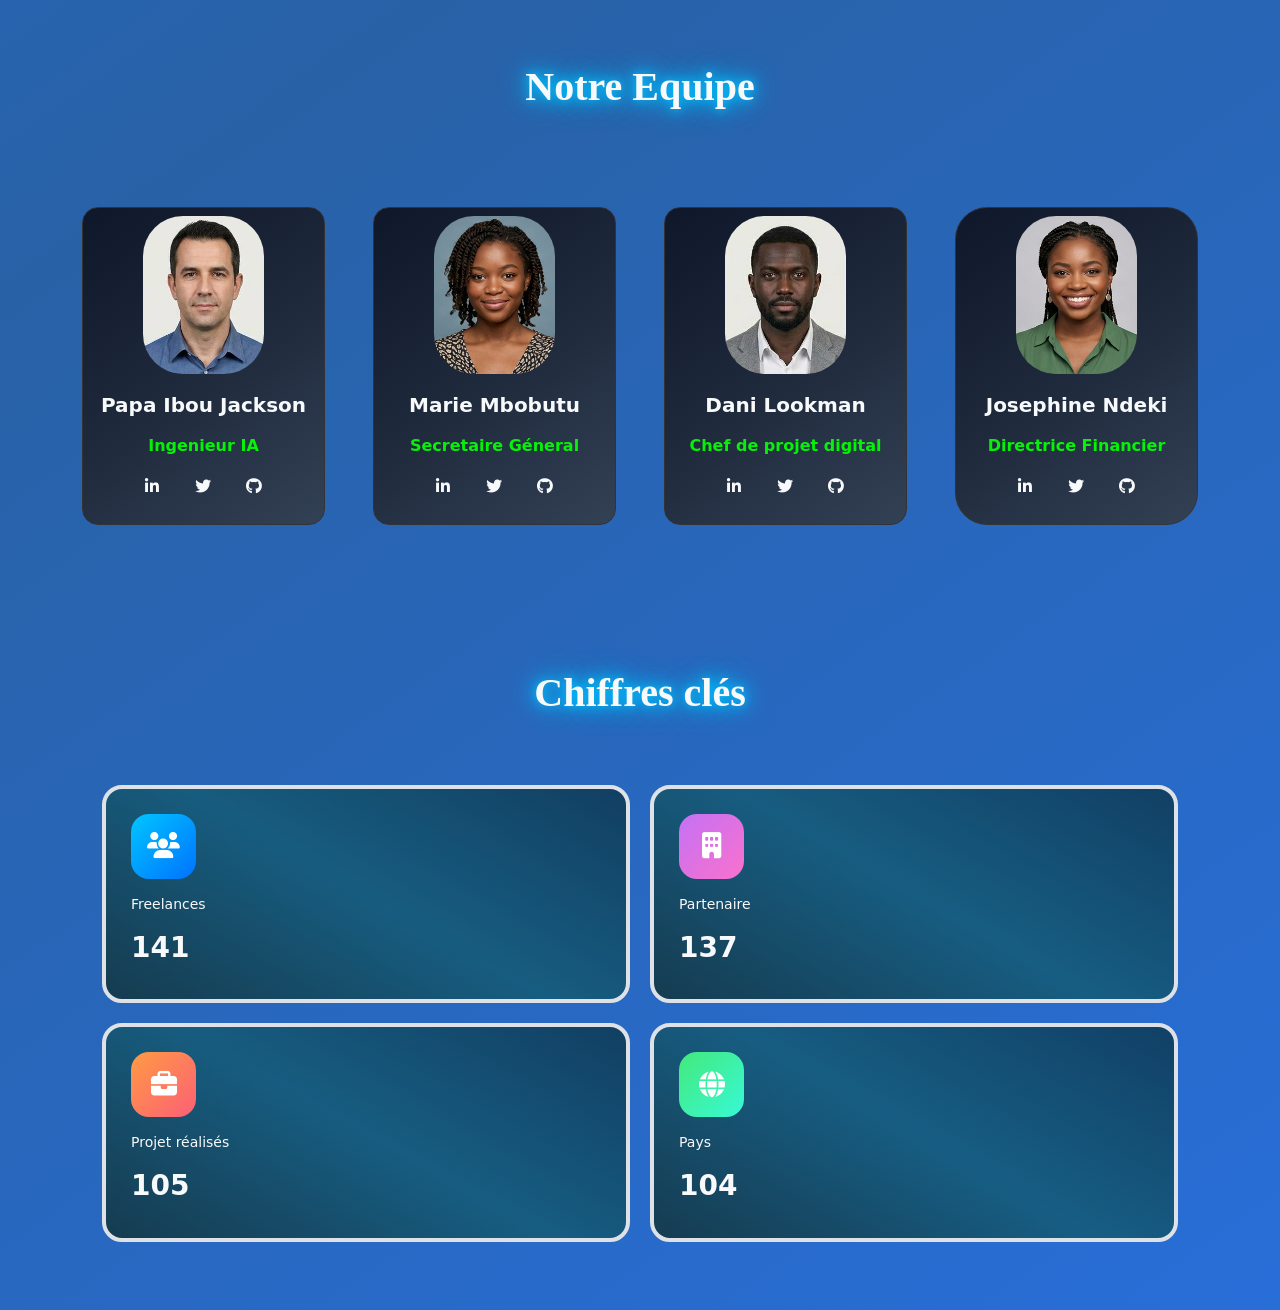
==== commit 43ac90d3: "Finalisation : corrections responsive, optimisation du code et commentaires" ====
--- a/about.html
+++ b/about.html
@@ -24,17 +24,18 @@
             </button>
             <div class="collapse navbar-collapse" id="navbarNav">
                <ul class="navbar-nav ms-auto text-end">
-                  <li><a class="nav-link text-light " href="index.html">Accueil</a></li>
-                  <li><a class="nav-link text-light" href="freelances.html">Freelances</a></li>
-                  <li><a class="nav-link text-light" href="tarifs.html">Tarifs</a></li>
-                  <li><a class="nav-link text-light" href="about.html">A propos</a></li>
-                  <li><a class="nav-link text-light" href="contact.html">Contact</a></li>
-                  <li><a class="buttonR btn btn-primary" href="">Rejoindre AfriTalent</a></li>
-                  <li class="nav-item d-flex align-items-center btn btn-dark rounded-5 ms-3" id="noiretblanc">
-                     <i class="fa-solid fa-moon" id="NOIRBLANC"></i>
+                  <li><a class="nav-link text-light fw-bold " href="index.html">Accueil</a></li>
+                  <li><a class="nav-link text-light fw-bold" href="freelances.html">Freelances</a></li>
+                  <li><a class="nav-link text-light fw-bold" href="tarifs.html">Tarifs</a></li>
+                  <li><a class="nav-link text-light fw-bold" href="about.html">A propos</a></li>
+                  <li><a class="nav-link text-light fw-bold" href="contact.html">Contact</a></li>
+                  <li><a class="buttonR btn btn-primary fw-bold" href="">Rejoindre AfriTalent</a></li>
+                  <li>
+                     <button class="btn btn-dark rounded-5 ms-3" id="noiretblanc">
+                        <i class="fa-solid fa-moon" id="NOIRBLANC"></i>
+                     </button>
                   </li>
                </ul>
-
             </div>
          </div>
       </nav>
@@ -45,178 +46,181 @@
       <div class="container py-5">
          <div class="row d-flex justify-content-between mb-5 pb-5" id="notrehistoire">
             <div class="col-12 col-md-6 col-lg-4">
-               <h2 class="display-5 fw-bold mt-5 text-light">Notre Histoire</h2>
-               <p class="fw-bold text-light mt-5 ">Né au Sénégal en 2011, AfriTalent a pour mission de briser les
-                  frontières géographiques pour le talent tech africain.</p>
-               <p class="text-light">Nous croyons que l'Afrique est le futur de la technologie mondiale. Notre
-                  plateforme offre une infrastructure de confiance pour les échanges commerciaux numériques.</p>
+               <h1 class="display-5 fw-bold mt-5 text-light">Notre Histoire</h1>
+<p class="fw-bold text-light mt-5">Né au Sénégal en 2011, AfriTalent a pour mission de briser les
+   frontières géographiques pour le talent tech africain.</p>
+<p class="text-light">Nous croyons que l'Afrique est le futur de la technologie mondiale. Notre
+   plateforme offre une infrastructure de confiance pour les échanges commerciaux numériques.</p>
+<p class="text-light">Ce qui a commencé comme une petite communauté de développeurs passionnés à Dakar
+   est devenu aujourd'hui l'une des plateformes freelance les plus dynamiques du continent africain,
+   présente dans plus de 20 pays.</p>
+<p class="text-light">En 2015, nous avons franchi le cap des 1 000 freelances inscrits. En 2019,
+   AfriTalent a été reconnue comme la meilleure startup tech d'Afrique de l'Ouest. Aujourd'hui,
+   nous connectons chaque jour des entreprises du monde entier avec les meilleurs talents africains
+   en développement web, design, data et marketing digital.</p>
+<p class="text-light">Notre ambition ne s'arrête pas là. Nous construisons un écosystème numérique
+   africain solide, où chaque talent trouve sa place et chaque entreprise trouve son expert.</p>
             </div>
             <div class="col-md-6">
-               <img src="Images/Acceuill.jpg" alt="" width="620px" height="380px" class="rounded-4" id="histoire">
-            </div>
-         </div>
-      </div>
-   </section>
-   <section class="container py-5">
-      <h2 class="text-center mb-5 text-light" id="about">Nos Valeurs</h2>
-
-      <div class="row g-4 text-center">
-
+               <img src="Images/Acceuill.jpg" alt="photo AfriTalent" width="620" height="380" class="rounded-4"
+                  id="histoire">
+            </div>
+         </div>
+      </div>
+   </section>
+   <section class="py-5">
+      <h1 class="text-center mb-5 text-light fw-bold Gratuit fs-1 valeur">Nos Valeurs</h1>
+      <div class="row g-4 text-center mt-5">
          <div class="col-12 col-md-6 col-lg-4">
-            <div class="card h-100 rounded-4" id="backcarte">
+            <div class="card h-100 rounded-4 backcarteA">
                <div class="card-body">
                   <div class="mb-3">
-                     <img src="Images/innovation.jpg" alt="" width="220px" height="150px" class="rounded-4">
-                  </div>
-                  <h5 class="card-title text-primary fw-bold">Innovation</h5>
+                     <img src="Images/innovation.jpg" alt="innovation" width="220" height="150" class="rounded-4">
+                  </div>
+                  <h2 class="card-title text-primary fw-bold">Innovation</h2>
                   <p class="card-text text-light fw-bold">Repousser les limites du possible chaque jour.</p>
                </div>
             </div>
          </div>
 
          <div class="col-12 col-md-6 col-lg-4">
-            <div class="card h-100 rounded-4" id="backcarte">
+            <div class="card h-100 rounded-4 backcarteA">
                <div class="card-body">
                   <div class="mb-3">
-                     <img src="Images/Accessibilité.jpg" alt="" width="220px" height="150px" class="rounded-4">
-                  </div>
-                  <h5 class="card-title text-primary">Accessibilité</h5>
+                     <img src="Images/Accessibilité.jpg" alt="Accessibilité" width="220" height="150" class="rounded-4">
+                  </div>
+                  <h2 class="card-title text-primary">Accessibilité</h2>
                   <p class="card-text text-light fw-bold">Un design inclusif pour tout le monde, partout.</p>
                </div>
             </div>
          </div>
          <div class="col-12 col-md-6 col-lg-4">
-            <div class="card h-100 rounded-4" id="backcarte">
+            <div class="card h-100 rounded-4 backcarteA">
                <div class="card-body">
                   <div class="mb-3">
-                     <img src="Images/unir.jpeg" alt="" width="220px" height="150px" class="rounded-4">
-                  </div>
-                  <h5 class="card-title text-primary">Communauté</h5>
+                     <img src="Images/unir.jpeg" alt="" width="220" height="150" class="rounded-4">
+                  </div>
+                  <h2 class="card-title text-primary">Communauté</h2>
                   <p class="card-text text-light fw-bold">L'esprit d'équipe et le partage sont au cœur de chaque projet
-                     que nous
-                     entreprenons.</p>
-               </div>
-            </div>
-         </div>
-         <div class="col-md-6 col-lg-3">
-            <div class="card h-100 rounded-4"id="backcarte">
-               <div class="card-body">
-                  <div class="mb-3">
-                     <img src="Images/postuler.jpg" alt="" width="220px" height="150px" class="rounded-4">
-                  </div>
-                  <h5 class="card-title text-primary">Excellence</h5>
-                  <p class="card-text text-light fw-bold">Nous visons la plus haute qualité dans chaque détail pour garantir
-                     votre satisfaction.</p>
+                     que nous entreprenons.</p>
                </div>
             </div>
          </div>
       </div>
    </section>
    <section class="mt-5 pt-5">
-      <h2 class=" text-light" id="about1">Notre Equipe</h2>
+      <h2 class=" text-light text-center fw-bold Gratuit fs-1">Notre Equipe</h2>
       <div class="container my-5 py-5 ">
          <div class="row g-5">
             <div class="col-12 col-md-6 col-lg-3">
-               <div class="card h-100 rounded-4" id="backcarte">
-                  <img src="Images/Avis1.jpeg" alt="" id="Notre" class=" d-block mx-auto mt-2" width="220px"
-                     height="250px">
-                  <div class="card-body text-center">
-                     <h5 class="fw-bold text-light">Papa Ibou Jackson</h5>
-                     <h5 class="carteVert fw-bold fs-6">Ingenieur IA</h5>
-                     <div class="mt-3" id="reseauequipe">
-                        <a href="https://fr.linkedin.com/" class="text-light me-3"><i class="fa-brands fa-linkedin-in"></i></a>
-                        <a href="https://x.com/?lang=fr" class="text-light me-3"><i class="fa-brands fa-twitter"></i></a>
-                        <a href="https://github.com" class="text-light"><i class="fa-brands fa-github"></i></a>
-                     </div>
-                  </div>
-
-               </div>
-            </div>
-            <div class="col-md-6 col-lg-3">
-               <div class="card h-100 rounded-4" id="backcarte">
-                  <img src="Images/F6.png" alt="" id="Notre" class="d-block mx-auto mt-2" width="220px" height="250px">
-                  <div class="card-body text-center">
-                     <h5 class="fw-bold text-light">Marie Mbobutu</h5>
-                     <h5 class="carteVert fw-bold fs-6">Secretaire Géneral</h5>
-                     <div class="mt-3" id="reseauequipe">
-                        <a href="https://fr.linkedin.com/" class="text-light me-3"><i class="fa-brands fa-linkedin-in"></i></a>
-                        <a href="https://x.com/?lang=fr" class="text-light me-3"><i class="fa-brands fa-twitter"></i></a>
-                        <a href="https://github.com" class="text-light"><i class="fa-brands fa-github"></i></a>
-                     </div>
-                  </div>
-               </div>
-            </div>
-            <div class="col-md-6 col-lg-3">
-               <div class="card h-100 rounded-4" id="backcarte">
-                  <img src="Images/F9.jpeg" alt="" id="Notre" class="d-block mx-auto mt-2" width="220px" height="250px">
-                  <div class="card-body text-center">
-                     <h5 class="fw-bold text-light">Dani Lookman</h5>
-                     <h5 class="carteVert fw-bold fs-6">Chef de projet digital</h5>
-                     <div class="mt-3"id="reseauequipe">
-                        <a href="https://fr.linkedin.com/" class="text-light me-3"><i class="fa-brands fa-linkedin-in"></i></a>
-                        <a href="https://x.com/?lang=fr" class="text-light me-3"><i class="fa-brands fa-twitter"></i></a>
-                        <a href="https://github.com" class="text-light"><i class="fa-brands fa-github"></i></a>
-                     </div>
-                  </div>
-               </div>
-            </div>
-            <div class="col-md-6 col-lg-3">
-               <div class="card h-100 rounded-5" id="backcarte">
-                  <img src="Images/F4.png" alt="" id="Notre" class="d-block mx-auto mt-2" width="220px" height="250px">
-                  <div class="card-body text-center">
-                     <h5 class="fw-bold text-light">Josephine Ndeki</h5>
-                     <h5 class="carteVert fw-bold fs-6">Directrice Financier</h5>
-                     <div class="mt-3" id="reseauequipe">
-                        <a href="https://fr.linkedin.com/" class="text-light me-3"><i class="fa-brands fa-linkedin-in"></i></a>
-                        <a href="https://x.com/?lang=fr" class="text-light me-3"><i class="fa-brands fa-twitter"></i></a>
-                        <a href="https://github.com" class="text-light"><i class="fa-brands fa-github"></i></a>
-                     </div>
-                  </div>
-               </div>
-            </div>
-         </div>
-      </div>
-   </section>
- <section class="py-5">
-  <div class="container">
-    <h3 class="text-center fw-bold mb-5 text-light" id="about" > Chiffres clés</h3>
-
-    <div class="statistique">
-
-      <div class="card1 border border-4 stat2 " id="stat1">
-        <div class="lesicons" id="carte1C">
-          <i class="fa-solid fa-users"></i>
-        </div>
-        <p class="text-light">Freelances</p>
-        <h3 class="text-light fw-bold compteur" data-target="500">800+</h3>
-      </div>
-
-      <div class="card1 border border-4 stat2" id="stat2">
-        <div class="lesicons" id="carte2C">
-          <i class="fa-solid fa-building"></i>
-        </div>
-        <p class="text-light">Partenaire</p>
-        <h3 class="text-light fw-bold compteur" data-target="600">700+</h3>
-      </div>
-
-      <div class="card1 border border-4 stat2" id="stat3">
-        <div class="lesicons" id="carte3C">
-          <i class="fa-solid fa-briefcase"></i>
-        </div>
-        <p class="text-light">Projet réalisés</p>
-        <h3 class="text-light fw-bold compteur" data-target="800">900+</h3>
-      </div>
-      <div class="card1 border border-4 stat2" id="stat4">
-        <div class="lesicons" id="carte4C">
-          <i class="fa-solid fa-globe"></i>
-        </div>
-        <p class="text-light">Pays</p>
-        <h3 class="text-light fw-bold compteur" data-target="20">400+</h3>
-      </div>
-
-    </div>
-  </div>
-</section>
+               <div class="card h-100 rounded-4 backcarte">
+                  <img src="Images/Avis1.jpeg" alt="membre1" class=" d-block mx-auto mt-2 Notre" width="220"
+                     height="250">
+                  <div class="card-body text-center">
+                     <p class="fs-5 fw-bold text-light">Papa Ibou Jackson</p>
+                     <h3 class="carteVert fw-bold fs-6">Ingenieur IA</h3>
+                     <div class="mt-3 reseauequipe">
+                        <a href="https://fr.linkedin.com/" class="text-light me-3"><i
+                              class="fa-brands fa-linkedin-in"></i></a>
+                        <a href="https://x.com/?lang=fr" class="text-light me-3"><i
+                              class="fa-brands fa-twitter"></i></a>
+                        <a href="https://github.com" class="text-light"><i class="fa-brands fa-github"></i></a>
+                     </div>
+                  </div>
+
+               </div>
+            </div>
+            <div class="col-12 col-md-6 col-lg-3">
+               <div class="card h-100 rounded-4 backcarte">
+                  <img src="Images/F6.png" alt="membre2" class="d-block mx-auto mt-2 Notre" width="220" height="250">
+                  <div class="card-body text-center">
+                     <p class="fs-5 fw-bold text-light">Marie Mbobutu</p>
+                     <h3 class="carteVert fw-bold fs-6">Secretaire Géneral</h3>
+                     <div class="mt-3 reseauequipe">
+                        <a href="https://fr.linkedin.com/" class="text-light me-3"><i
+                              class="fa-brands fa-linkedin-in"></i></a>
+                        <a href="https://x.com/?lang=fr" class="text-light me-3"><i
+                              class="fa-brands fa-twitter"></i></a>
+                        <a href="https://github.com" class="text-light"><i class="fa-brands fa-github"></i></a>
+                     </div>
+                  </div>
+               </div>
+            </div>
+            <div class="col-12 col-md-6 col-lg-3">
+               <div class="card h-100 rounded-4 backcarte">
+                  <img src="Images/F9.jpeg" alt="membre3" class="d-block mx-auto mt-2 Notre" width="220" height="250">
+                  <div class="card-body text-center">
+                     <p class="fs-5 fw-bold text-light">Dani Lookman</p>
+                     <h3 class="carteVert fw-bold fs-6">Chef de projet digital</h3>
+                     <div class="mt-3 reseauequipe">
+                        <a href="https://fr.linkedin.com/" class="text-light me-3"><i
+                              class="fa-brands fa-linkedin-in"></i></a>
+                        <a href="https://x.com/?lang=fr" class="text-light me-3"><i
+                              class="fa-brands fa-twitter"></i></a>
+                        <a href="https://github.com" class="text-light"><i class="fa-brands fa-github"></i></a>
+                     </div>
+                  </div>
+               </div>
+            </div>
+            <div class="col-12 col-md-6 col-lg-3">
+               <div class="card h-100 rounded-5 backcarte">
+                  <img src="Images/F4.png" alt="membre4" class="d-block mx-auto mt-2 Notre" width="220" height="250">
+                  <div class="card-body text-center">
+                     <p class="fw-bold fs-5 text-light">Josephine Ndeki</p>
+                     <h3 class="carteVert fw-bold fs-6">Directrice Financier</h3>
+                     <div class="mt-3 reseauequipe">
+                        <a href="https://fr.linkedin.com/" class="text-light me-3"><i
+                              class="fa-brands fa-linkedin-in"></i></a>
+                        <a href="https://x.com/?lang=fr" class="text-light me-3"><i
+                              class="fa-brands fa-twitter"></i></a>
+                        <a href="https://github.com" class="text-light"><i class="fa-brands fa-github"></i></a>
+                     </div>
+                  </div>
+               </div>
+            </div>
+         </div>
+      </div>
+   </section>
+   <section class="py-5">
+      <div class="container">
+         <h2 class="text-center fw-bold mb-5 text-light Gratuit fs-1"> Chiffres clés</h2>
+
+         <div class="statistique">
+
+            <div class="card1 border border-4 stat2 " id="stat1">
+               <div class="lesicons" id="carte1C">
+                  <i class="fa-solid fa-users"></i>
+               </div>
+               <p class="text-light">Freelances</p>
+               <h3 class="text-light fw-bold compteur" data-target="500">800+</h3>
+            </div>
+
+            <div class="card1 border border-4 stat2" id="stat2">
+               <div class="lesicons" id="carte2C">
+                  <i class="fa-solid fa-building"></i>
+               </div>
+               <p class="text-light">Partenaire</p>
+               <h3 class="text-light fw-bold compteur" data-target="600">700+</h3>
+            </div>
+
+            <div class="card1 border border-4 stat2" id="stat3">
+               <div class="lesicons" id="carte3C">
+                  <i class="fa-solid fa-briefcase"></i>
+               </div>
+               <p class="text-light">Projet réalisés</p>
+               <h3 class="text-light fw-bold compteur" data-target="800">900+</h3>
+            </div>
+            <div class="card1 border border-4 stat2" id="stat4">
+               <div class="lesicons" id="carte4C">
+                  <i class="fa-solid fa-globe"></i>
+               </div>
+               <p class="text-light">Pays</p>
+               <h3 class="text-light fw-bold compteur" data-target="20">400+</h3>
+            </div>
+
+         </div>
+      </div>
+   </section>
    <script src="https://cdn.jsdelivr.net/npm/bootstrap@5.3.0/dist/js/bootstrap.bundle.min.js"></script>
    <script src="Js/main.js"></script>
 
--- a/Css/style.css
+++ b/Css/style.css
@@ -15,7 +15,7 @@
 }
 
 .zzz {
-    background: linear-gradient(135deg, #446ee428, #b3e5fc62, #81d4fa71), url(../../../../Downloads/img14.png);
+    background: linear-gradient(135deg, #446ee428, #b3e5fc62, #81d4fa71), url(../Images/img14.png);
     background-size: cover;
 }
 
@@ -164,10 +164,12 @@
     margin-top: 120px;
 
 }
-.pagefree{
+
+.pagefree {
     background: linear-gradient(135deg, #446fe4bd, #446fe4d8, #446fe4b9);
 }
-.pagetarif{
+
+.pagetarif {
     background: linear-gradient(135deg, #225af7bd, #0431acb9, #0538c5b9);
 }
 
@@ -232,7 +234,8 @@
     font-size: 16px;
 
 }
-.afritalent{
+
+.afritalent {
     font-size: 45px;
     color: rgba(0, 0, 255, 0.87);
     text-shadow: 0 0 10px #051efcde, 0 0 40px #2702f8da;
@@ -245,7 +248,6 @@
     color: black;
     border-radius: 20px;
     font-size: 16px;
-
 }
 
 label {
@@ -257,7 +259,13 @@
 }
 
 .index {
-    background: linear-gradient(135deg, #0f2027ec, #203a43, #2c5364);
+    background: linear-gradient(145deg, #176dddf6, #1c58a1f1, #286ed8);;
+}
+.BCM {
+    background: #12192c;
+}
+.index1{
+    background: #12192c;
 }
 
 .carteVert {
@@ -270,38 +278,45 @@
     border-radius: 30px;
     background: rgba(5, 238, 5, 0.788);
     border: rgb(18, 221, 18);
-    box-shadow:  0 0 10px #00ff73, 0 0 20px #09ff00;
-}
-#pop:hover{
+    box-shadow: 0 0 10px #00ff73, 0 0 20px #09ff00;
+}
+
+#pop:hover {
     transform: scale(1.1);
     transition: 1s;
 }
-#colorTarif{
+
+#colorTarif {
     font-family: 'Times New Roman';
     color: white;
     text-shadow: 0 0 10px #00ff73, 0 0 20px #09ff00;
 }
-#TarifBleu{
+
+#TarifBleu {
     color: white;
     text-shadow: 0 0 10px #00FFFF, 0 0 20px #0000FF;
 }
-#pop1{
+
+#pop1 {
     font-size: 30px;
     color: white;
     text-shadow: 0 0 10px #00ff73, 0 0 20px #09ff00;
 }
-#buttonTarif{
+
+#buttonTarif {
     padding: 15px;
     border-radius: 30px;
     background: #0000ffe0;
     border: blue;
     box-shadow: 0 0 10px #00FFFF, 0 0 20px #0000FF;
 }
-#buttonTarif:hover{
+
+#buttonTarif:hover {
     transform: scale(1.1);
     transition: 1s;
 }
-#accordion {
+
+.accordion {
     background: linear-gradient(135deg, #0f2027ec, #203a43, #2c5364);
 }
 
@@ -398,18 +413,14 @@
 }
 
 .contacts {
-    background: var(--bg-light);
-    max-width: 1000px;
     gap: 150px;
     width: 100%;
     display: flex;
-    flex-wrap: wrap;
-    background: linear-gradient(#0f202710, #203a4318, #2c53640c);
-
+    flex-wrap: nowrap;
 }
 
 .mescontact {
-    width: 55%;
+    width: 50%;
     margin-top: 60px;
     padding: 35px;
     padding-top: 5px;
@@ -438,12 +449,11 @@
     font-size: 14px;
 }
 
-#Notre {
+.Notre {
     width: 50%;
     height: 50%;
     border-radius: 40px;
 }
-
 
 #Titre {
     border: 2px;
@@ -528,10 +538,15 @@
     cursor: pointer;
 
 }
-#backcarte{
-    background:linear-gradient(135deg, #2a3a52cb 0%, #1e293bbe 100%);
-}
-hr{
+
+#backcarte {
+    background: linear-gradient(135deg, #2a3a52cb 0%, #1e293bbe 100%);
+}
+#backcarteA {
+    background: linear-gradient(180deg, #0f1013 0%, #0c0f1b 100%);
+}
+
+hr {
     color: white;
 }
 
@@ -578,7 +593,7 @@
 }
 
 .card1 {
-    background:linear-gradient(30deg, #143847ec, #135a72d0, #093142be);
+    background: linear-gradient(30deg, #143847ec, #135a72d0, #093142be);
     padding: 25px;
     border-radius: 20px;
 }
@@ -641,7 +656,8 @@
 
 @media (max-width: 375px) {
     .navbar-nav {
-        background: linear-gradient(rgba(247, 244, 244, 0.6), rgba(247, 244, 244, 0.4));
+        background: linear-gradient(rgba(95, 92, 92, 0.6), rgba(19, 18, 18, 0.479));
+        backdrop-filter: blur(12px);
         width: 200px;
         margin-left: auto;
         padding: 10px;
@@ -688,6 +704,7 @@
 
     .stat {
         flex-wrap: nowrap;
+        margin-right: 10px;
     }
 
     #Notre {
@@ -738,6 +755,28 @@
         flex-direction: column;
     }
 
+    .dContact {
+        flex-direction: column;
+        padding: 20px;
+        margin-top: 100px;
+    }
+
+    .contacts {
+        display: flex;
+        flex-direction: column;
+        gap: 40px;
+
+    }
+
+    iframe {
+        width: 100%;
+    }
+
+    .mescontact {
+        width: 100%;
+        margin-top: 20px;
+    }
+
     #histoire {
         width: 360px;
         height: 300px;
@@ -769,30 +808,40 @@
         grid-row: auto;
     }
 
-    .stat {
-        margin-right: 20px;
+    .statistique {
+        display: grid;
+        grid-template-columns: 1fr;
+        gap: 20px;
+    }
+
+    .rejoignezAT {
+        font-size: 10px;
     }
 
     #stat1 {
-        grid-column:auto;
+        grid-column: 1 / 2;
         grid-row: auto;
     }
 
+    .GROUPE .rejoignezAT {
+        font-size: 30px;
+    }
+
     #stat2 {
-        grid-column: auto;
+        grid-column: 1 / 2;
         grid-row: auto;
     }
 
     #stat3 {
-        grid-column:auto;
+        grid-column: 1 / 2;
         grid-row: auto;
     }
 
+
     #stat4 {
-        grid-column:auto;
+        grid-column: 1 / 2;
         grid-row: auto;
     }
-
 
     .mescontact {
         width: 100%;
@@ -807,13 +856,16 @@
 
 @media (min-width: 768px) and (max-width: 999px) {
     .navbar-nav {
-        background-color: #ffffff;
+        background: linear-gradient(rgba(95, 92, 92, 0.6), rgba(19, 18, 18, 0.479));
+        backdrop-filter: blur(12px);
         width: 200px;
         margin-left: auto;
         padding: 10px;
         border-radius: 8px;
         margin-top: 15px;
-        box-shadow: 0px 4px 10px rgba(0, 0, 0, 0.1);
+    }
+    .navbar-nav .nav-link {
+        color: black;
     }
 
     .Commentçamarche {
@@ -844,10 +896,18 @@
         height: 65vh;
     }
 
+    .GROUPE .rejoignezAT {
+        font-size: 50px;
+    }
+    .statistique {
+        display: grid;
+        grid-template-columns: repeat(2, 1fr);
+        gap: 20px;
+    }
 
     #texte {
         margin-left: 5px;
-        font-size:22px;
+        font-size: 22px;
         margin-top: 0;
         padding-top: 80px;
     }
@@ -870,15 +930,18 @@
         height: auto;
     }
 
+
     #notrehistoire {
         display: flex;
         flex-direction: row;
     }
 
     #histoire {
+        margin-top: 50px;
         width: 350px;
         height: 250px;
     }
+
 
     .coordonnées {
         display: flex;
@@ -887,9 +950,31 @@
         margin-top: 30px;
     }
 
+    .dContact {
+        flex-direction: column;
+        padding: 20px;
+        margin-top: 100px;
+    }
+
+    .contacts {
+        display: flex;
+        flex-direction: column;
+        gap: 40px;
+
+    }
+
+    iframe {
+        width: 50%;
+    }
+
     .mescontact {
         width: 100%;
-        margin-top: 100px;
+        margin-top: 20px;
+    }
+
+    .coordonnées {
+        flex-direction: column;
+        gap: 20px;
     }
 
     .stat {
@@ -966,9 +1051,6 @@
     .nav-link {
         font-size: 20px;
     }
-
-
-
     #Catégories .col {
         width: 50%;
     }
@@ -985,10 +1067,12 @@
         font-size: 33px;
         margin-top: 200px;
     }
-    #contact1{
+
+    .dContact {
         height: 100vh;
     }
 }
+
 .themeclair {
     background: #ffffff;
     color: black;
@@ -1038,10 +1122,27 @@
     color: white;
 }
 
-.themeclair #backcarte {
-    background: linear-gradient(#080808de, #0a0a0ad8);
-    ;
-    color: white;
+.themeclair .backcarte {
+    background: linear-gradient(#ffff, #ffff);
+    color: black;
+    border-color: black;
+}
+
+body.themeclair {
+    background: white;
+}
+
+.themeclair .Gratuit {
+    color: black;
+}
+
+.themeclair .populaire {
+    color: black;
+}
+
+.themeclair .backcarteS {
+    background: linear-gradient(#ffff, #ffff);
+    color: black;
     border-color: black;
 }
 
@@ -1063,7 +1164,7 @@
     border-color: #1a1a1a;
 }
 
-.themeclair .navbar.navbar-scrolled .nav-link {
+.themeclair .navbar.navbarauscroll .nav-link {
     color: black;
 }
 
@@ -1073,7 +1174,6 @@
     border-color: #1a1a1a;
 }
 
-
 .themeclair textarea {
     background: #ffffff;
     color: #1a1a1a;
@@ -1086,12 +1186,54 @@
     border-color: #1a1a1a;
 }
 
+.themeclair .backCçM {
+    background: white;
+    color: black;
+}
+
+.themeclair .stat2 {
+    background: white;
+    color: black;
+}
+.themeclair .backcarteA{
+    background: white;
+    color: black;
+}
+
 .themeclair input {
     background: #ffffff;
     color: #1a1a1a;
     border-color: #1a1a1a;
 }
 
+.themeclair .backTEM {
+    background: white;
+    color: black;
+}
+
+.themeclair #bbb {
+    background: white;
+    color: black;
+}
+
+.themeclair #Catégories {
+    background: white;
+}
+
+.themeclair footer {
+    background: white;
+    color: black;
+}
+
+body.themeclair footer.bg-dark {
+    background-color: white;
+    color: black;
+}
+
+.themeclair body .backTarif {
+    background: white;
+}
+
 .themeclair label {
     color: black;
 }
@@ -1100,13 +1242,18 @@
     border-color: #1a1a1a;
 }
 
-.navbar-scrolled {
-    background: rgba(10, 10, 10, 0.795);
-}
-
-.navbar.navbar-scrolled .nav-link {
-    color: white;
-
+.navbarauscroll {
+    background:rgba(0, 0, 255, 0.425);
+    backdrop-filter: blur(12px);
+}
+
+.navbar.navbarauscroll .nav-link {
+    color: white;
+
+}
+
+footer {
+    background-color: black;
 }
 
 #retourverslehaut {
@@ -1168,34 +1315,8 @@
     color: #8b9ab5;
 }
 
-#reseauequipe a :hover {
+.reseauequipe a :hover {
     transform: scale(2.2);
-}
-.statistique{
-    display: grid;
-    grid-template-columns: repeat(2, 250px);
-    gap: 20px;
-    justify-content: center;
-    padding: 20px;
-}
-#stat1 {
-    grid-column: 1 / 2;
-    grid-row: 1 / 2;
-}
-
-#stat2 {
-    grid-column: 2 / 3;
-    grid-row: 1 / 2;
-}
-
-#stat3 {
-    grid-column: 1 / 2;
-    grid-row: 2 / 3;
-}
-
-#stat4 {
-    grid-column: 2 / 3;
-    grid-row: 2 / 3;
 }
 
 #about {
@@ -1212,11 +1333,12 @@
     margin-left: auto;
     margin-right: auto;
     width: 400px;
-    padding: 10px;
-    border-radius: 20px;
+    padding: 10px 5px;
+    border-radius: 50px;
     text-align: center;
     background: linear-gradient(#135b7ad7, #096f916b, #0b86bb91);
 }
+
 .fondu {
     opacity: 0;
     transform: translateY(30px);
@@ -1227,3 +1349,177 @@
     opacity: 1;
     transform: translateY(0);
 }
+
+.backcarte {
+    background: linear-gradient(145deg, #0F172A, #1E293B, #334155)
+}
+
+.backcarte:hover {
+    transform: scale(1.1);
+    transition: 1.5s;
+}
+
+.backFree {
+    background: linear-gradient(135deg, #7F8CFF 0%, #6FA8FF 35%, #89C2FF 70%, #B8D8FF 100%);
+}
+
+.couleurAfri {
+    color: blue;
+}
+
+.Gratuit {
+    color: white;
+    text-shadow: 0 0 10px #00bfff, 0 0 20px #00bfff, 0 0 30px #00bfff;
+    font-family: var(--font-titles);
+}
+
+.GratuitA {
+    color: blue;
+}
+
+.populaire {
+    color: white;
+    text-shadow: 0 0 10px #15ff00, 0 0 20px #09ff00, 0 0 30px #1eff00;
+    font-size: 50px;
+    font-family: var(--font-titles);
+}
+
+.backTarif {
+    background: linear-gradient(135deg, #1c31ebc9, #1c31ebaf, #1c31ebc9)
+}
+
+.bouttonGratuit {
+    background-color: #055af8a1;
+    color: #ffffff;
+    border: blue;
+    padding: 12px 24px;
+    font-size: 18px;
+    border-radius: 30px;
+    box-shadow: 0 0 10px #0057b3c5, 0 0 30px #007bff70;
+}
+
+.bouttonPro {
+    background-color: #17f104;
+    color: #ffffff;
+    border: green;
+    padding: 12px 24px;
+    font-size: 18px;
+    border-radius: 30px;
+    box-shadow: 0 0 10px #2eec15c5, 0 0 30px #1eee2870;
+}
+
+.bouttonGratuit:hover {
+    transform: scale(1.1);
+    transition: 1.5s;
+
+}
+
+.bouttonPro:hover {
+    transform: scale(1.1);
+    transition: 1.5s;
+}
+
+.nostarif {
+    color: rgba(0, 0, 255, 0.726);
+    text-shadow: 0 0 10px #00bfff, 0 0 20px #00bfff, 0 0 30px #00bfff;
+}
+
+.statistique {
+    display: grid;
+    grid-template-columns: repeat(2, 1fr);
+    gap: 20px;
+    padding: 20px;
+}
+
+#stat1 {
+    grid-column: auto;
+    grid-row: auto;
+}
+
+#stat2 {
+    grid-column: auto;
+    grid-row: auto;
+}
+
+#stat3 {
+    grid-column: auto;
+    grid-row: auto;
+}
+
+#stat4 {
+    grid-column: auto;
+    grid-row: auto;
+}
+
+.backcarteS {
+    background: linear-gradient(180deg, #1e2640 0%, #151a2e 100%);
+}
+
+.backTEM {
+    background: linear-gradient(145deg, #07081b, #0a1625f1, #00040a);
+}
+
+.GROUPE {
+    background: linear-gradient(145deg, #070707f3, #080808d8, #080808ef), url(../Images/GAT1.jpg);
+    background-size: cover;
+    height: 90vh;
+    background-position: center;
+    display: flex;
+    align-items: center;
+    justify-content: center;
+}
+
+.rejoignezAT {
+    font-size: 70px;
+    font-family: var(--font-titles);
+}
+
+.BRA {
+    background-color: #0515f8fa;
+    color: #ffffff;
+    border: blue;
+    padding: 12px 24px;
+    font-size: 18px;
+    border-radius: 30px;
+    box-shadow: 0 0 10px #0057b3c5, 0 0 30px #007bff70;
+    transition: 1s;
+}
+#ButtonRT{
+    display: flex;
+    justify-content: center;
+    gap: 15px;
+    align-items: center;
+}
+.BRA:hover{
+    transform: scale(1.1);
+}
+
+#Catégories {
+    background-color: #0b0f19;
+
+}
+.backT{
+    background: #12192c;
+}
+.backvaleur{
+    background: #12192c;
+    height: 90vh;
+    
+}
+ul{
+    list-style:none;
+}
+@keyframes zoom {
+    from {
+        transform: scale(1);
+    }
+    to {
+        transform: scale(1.05);
+    }
+}
+#histoire {
+    animation: zoom 3s infinite;
+}
+#histoire {
+    margin-top: 100px;
+}
